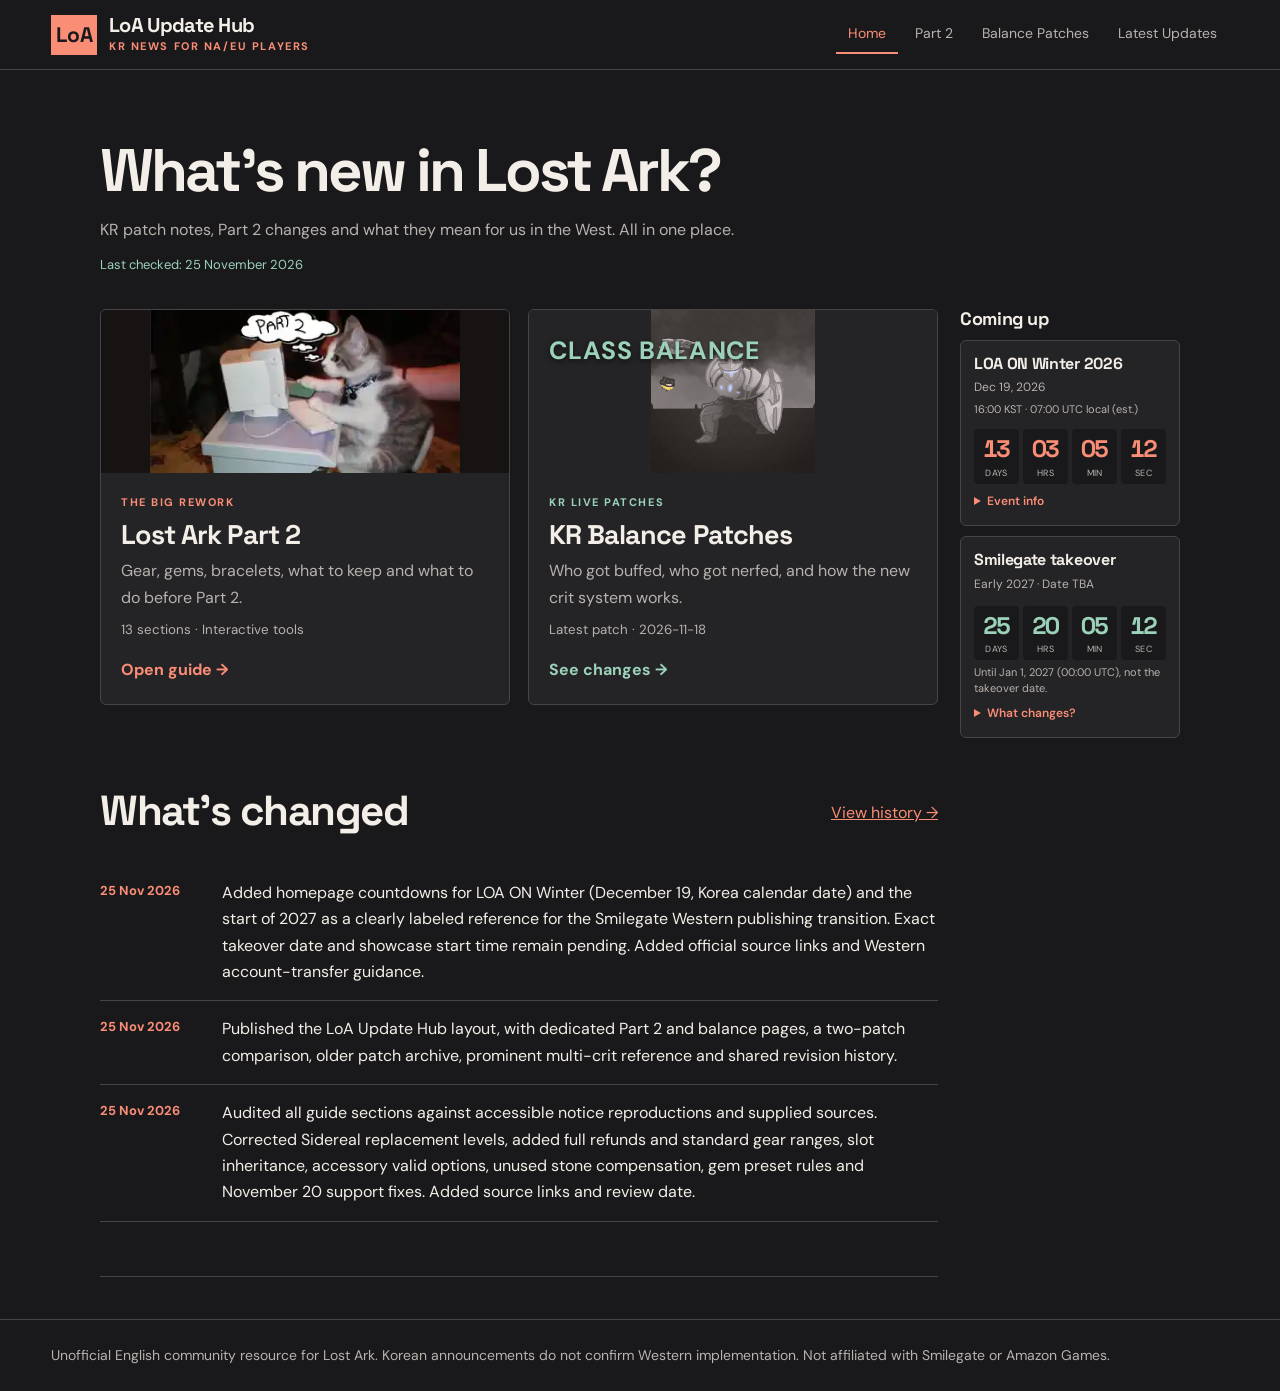
==== index.html @ 23d354d2 "Remove redundant AI disclaimer from index.html" ====
<!doctype html><html lang="en"><head><meta charset="utf-8"><meta name="viewport" content="width=device-width,initial-scale=1"><title>LoA Update Hub</title><meta name="description" content="Unofficial English translations and summaries of Korean Lost Ark developer notes for Western players. Part 2 guide, balance patches and update history."><meta property="og:type" content="website"><meta property="og:site_name" content="LoA Update Hub"><meta property="og:title" content="LoA Update Hub"><meta property="og:description" content="Unofficial English translations and summaries of Korean Lost Ark developer notes for Western players. Part 2 guide, balance patches and update history."><meta name="twitter:card" content="summary"><meta name="twitter:title" content="LoA Update Hub"><meta name="twitter:description" content="Unofficial English translations and summaries of Korean Lost Ark developer notes for Western players. Part 2 guide, balance patches and update history."><meta name="theme-color" content="#fa8d76"><link rel="preconnect" href="https://fonts.googleapis.com"><link rel="preconnect" href="https://fonts.gstatic.com" crossorigin><link href="https://fonts.googleapis.com/css2?family=DM+Sans:wght@400;500;600;700&family=Space+Grotesk:wght@400;500;600;700&display=swap" rel="stylesheet"><link rel="stylesheet" href="./style.css?v=hub1"><script>(function(){var h=location.hash.slice(1);if(!h||h==='top'||h==='latest')return;var route=h==='balance'?'balance/':h==='history'||h==='updates'?'updates/':['overview','equipment','conversion','materials','sidereal','accessories','stones','gems','combat','raids','life','checklist','impact','sources','calculators'].includes(h)?'part-2/':null;if(route)location.replace(route+location.search+(route==='part-2/'?(h==='calculators'?'#conversion':location.hash):''));})();</script><style>
.home-grid{display:grid;grid-template-columns:minmax(0,1fr) 220px;gap:22px;align-items:start}.home-content{min-width:0}.home-content .hub-cards{margin-top:0}.hub-hero{padding:12px 0 24px}.hub-hero h1{font-size:clamp(36px,5vw,60px);max-width:none;letter-spacing:-.05em}.hub-hero p{margin:10px 0}.milestones{min-width:0;align-self:start;position:static;padding:0;margin:0;background:none;border:0;width:auto}.milestones>h2{font-size:18px;margin:0 0 10px;letter-spacing:-.02em}.milestone-grid{display:grid;gap:10px}.milestone{border:1px solid var(--line);background:var(--panel);padding:13px;border-radius:6px;min-width:0}.milestone h3{font-size:16px;margin:0 0 4px;line-height:1.3;letter-spacing:-.02em}.milestone-date{font-size:12px;color:var(--muted);margin:0}.milestone-clock{display:flex;align-items:baseline;gap:7px;margin:8px 0 4px}.milestone-clock strong{font-family:'Space Grotesk',sans-serif;font-size:30px;line-height:1;color:var(--accent);font-variant-numeric:tabular-nums}.milestone-clock span{font-size:11px;line-height:1.35;color:var(--muted)}.milestone-west .milestone-clock strong{color:var(--green)}.milestone details{margin-top:8px;border:0;padding:0;background:none}.milestone summary{cursor:pointer;color:var(--accent);font-size:12px}.milestone details p,.milestone details ul{font-size:12px;line-height:1.5;color:var(--muted);margin:8px 0}.milestone details ul{padding-left:17px}.milestone .event-source a{display:block;margin:3px 0}.milestone .event-status{font-size:11px;line-height:1.4;color:var(--muted);margin:5px 0}.home-content .hub-card-body h2{font-size:clamp(21px,2.2vw,27px)}@media(max-width:850px){.home-grid{grid-template-columns:1fr;gap:18px}.milestone-grid{grid-template-columns:repeat(2,minmax(0,1fr))}.home-content .hub-cards{margin-bottom:22px}}@media(max-width:420px){.milestone-grid{grid-template-columns:1fr}}
.event-time{display:block;color:var(--muted);font-size:11px;margin-top:2px}.live-clock{display:grid;grid-template-columns:repeat(4,minmax(0,1fr));gap:4px;margin:11px 0 5px;align-items:stretch}.live-clock .time-cell{padding:6px 1px 5px;border-radius:4px;background:var(--bg);text-align:center;min-width:0}.live-clock strong{display:block;font-size:clamp(19px,2vw,24px);line-height:1.15;letter-spacing:-.05em;font-variant-numeric:tabular-nums}.live-clock span{display:block;font-size:9px;text-transform:uppercase;letter-spacing:.035em;margin-top:4px}.milestone .event-status[hidden]{display:none}
</style></head><body data-page="home" data-root="./"><header><div class="mast hub-mast"><a class="hub-brand" href="./"><div class="mark" aria-hidden="true">LoA</div><div><div class="brand">LoA Update Hub</div><div class="eyebrow">KR news for NA/EU players</div></div></a><nav class="hub-nav" aria-label="Main navigation"><a href="./" aria-current="page">Home</a><a href="./part-2/">Part 2</a><a href="./balance/">Balance Patches</a><a href="./updates/">Latest Updates</a></nav></div></header><main class="hub-main" id="top"><div class="hub-hero"><h1>What’s new in Lost Ark?</h1><p class="muted">KR patch notes, Part 2 changes and what they mean for us in the West. All in one place.</p><p class="review-line">Last checked: <span id="review-date">Loading…</span></p></div><div class="home-grid"><div class="home-content"><div class="hub-cards"><a class="hub-card" href="part-2/"><div style="aspect-ratio:600/240;width:100%;overflow:hidden;background:#171313"><img src="[data-uri]" alt="Cat using a computer, thinking about Part 2" style="display:block;width:100%;height:100%;object-fit:contain"></div><div class="hub-card-body"><div class="eyebrow">The big rework</div><h2>Lost Ark Part 2</h2><p>Gear, gems, bracelets, what to keep and what to do before Part 2.</p><small id="guide-count">13 sections · Interactive tools</small><span class="card-action">Open guide →</span></div></a><a class="hub-card balance-card" href="balance/"><div style="position:relative;width:100%;aspect-ratio:600/240;background:#242326;overflow:hidden"><img src="./aeromancer.gif?v=1" alt="Animated Aeromancer and armored knight" style="display:block;width:100%;height:100%;object-fit:contain"><span style="position:absolute;top:12%;left:5%;font-size:clamp(14px,2.3vw,25px);font-weight:700;letter-spacing:.025em;color:#9cd2ba;text-shadow:0 2px 5px #111">CLASS BALANCE</span></div><div class="hub-card-body"><div class="eyebrow">KR live patches</div><h2>KR Balance Patches</h2><p>Who got buffed, who got nerfed, and how the new crit system works.</p><small id="patch-date">Patch history · Class filters</small><span class="card-action">See changes →</span></div></a></div><section class="chapter" id="latest"><div class="update-head"><h2>What’s changed</h2><a href="updates/">View history →</a></div><div id="revisions"><p>Loading updates…</p></div></section></div><aside class="milestones" aria-labelledby="milestones-title"><h2 id="milestones-title">Coming up</h2><div class="milestone-grid">
<article class="milestone"><h3>LOA ON Winter 2026</h3><p class="milestone-date"><time datetime="2026-12-19T16:00:00+09:00">Dec 19, 2026</time><span class="event-time" id="winter-local">16:00 KST (estimated)</span></p><div class="milestone-clock live-clock" id="winter-clock" data-target="2026-12-19T16:00:00+09:00" role="timer" aria-label="Time remaining"><div class="time-cell"><strong id="winter-d">--</strong><span>Days</span></div><div class="time-cell"><strong id="winter-h">--</strong><span>Hrs</span></div><div class="time-cell"><strong id="winter-m">--</strong><span>Min</span></div><div class="time-cell"><strong id="winter-s">--</strong><span>Sec</span></div></div><p id="winter-status" class="event-status" hidden></p><details><summary>Event info</summary><p>KINTEX, Ilsan, South Korea. The date is announced; the start time is an estimate based on prior winter events: 2021 at 14:00, 2022 at 15:00, 2023 and 2024 at 16:00, and 2025 at 18:00 (all KST). Using 16:00 KST for now. This is the showcase, not the Part 2 launch.</p><p class="event-source"><a href="https://newsroom.smilegate.com/bbs/board.php?bo_table=inpr&amp;wr_id=247">Smilegate newsroom ↗</a><a href="https://www.inven.co.kr/webzine/news/?news=323100&amp;site=lostark">Broadcast recap ↗</a><a href="https://www.inven.co.kr/board/lostark/4820/5282?iskin=lostark&amp;p=11">2023 event schedule ↗</a><a href="https://www.inven.co.kr/webzine/news/?news=300831">2024 event schedule ↗</a><a href="https://newsroom.smilegate.com/bbs/board.php?bo_table=news&amp;wr_id=2117">2025 official schedule ↗</a><a href="https://www.inven.co.kr/webzine/news/?news=278440">2022 event schedule ↗</a><a href="https://m.inven.co.kr/webzine/wznews.php?idx=266434&amp;l=142930&amp;p=26&amp;site=lostark">2021 event recap ↗</a></p></details></article>
<article class="milestone milestone-west"><h3>Smilegate takeover</h3><p class="milestone-date">Early 2027 · Date TBA</p><div class="milestone-clock live-clock" id="west-clock" data-target="2027-01-01T00:00:00Z" role="timer" aria-label="Time remaining"><div class="time-cell"><strong id="west-d">--</strong><span>Days</span></div><div class="time-cell"><strong id="west-h">--</strong><span>Hrs</span></div><div class="time-cell"><strong id="west-m">--</strong><span>Min</span></div><div class="time-cell"><strong id="west-s">--</strong><span>Sec</span></div></div><p id="west-status" class="event-status" hidden></p><p class="event-status">Until Jan 1, 2027 (00:00 UTC), not the takeover date.</p><details><summary>What changes?</summary><p>Smilegate takes over from Amazon Games. The game continues, with plans to gradually close the KR–West update gap.</p><ul><li>Steam accounts, characters, inventory, progression, entitlements and wallet balances carry over for players who did not opt out.</li><li>First login requires linking Steam and accepting Smilegate's Terms of Service.</li><li>Claim wanted mail attachments before maintenance; mail text and chat history do not transfer.</li><li>Lost Ark Support lists November 10, 2026 as the opt-out deadline.</li></ul><p class="event-source"><a href="https://www.playlostark.com/en-us/news/articles/lost-ark-in-the-west">AGS announcement ↗</a><a href="https://store.onstove.com/newadventure">Smilegate letter ↗</a><a href="https://help.playlostark.com/hc/en-us/articles/53804334641307-Data-Transfer-Opt-Out-Opt-Out-Period-Closed">Opt-out info ↗</a></p></details></article></div></aside></div></main><footer class="hub-footer">Unofficial English community resource for Lost Ark. Korean announcements do not confirm Western implementation. Not affiliated with Smilegate or Amazon Games.</footer><script defer src="./app.js?v=hub1"></script><script>(function(){const ids=['winter','west'];const target=id=>Date.parse(document.getElementById(id+'-clock').dataset.target);const parts=(end,now)=>{const seconds=Math.max(0,Math.ceil((end-now)/1000));return [Math.floor(seconds/86400),Math.floor(seconds%86400/3600),Math.floor(seconds%3600/60),seconds%60]};const pad=n=>String(n).padStart(2,'0');const date=new Date(target('winter'));const fmt=new Intl.DateTimeFormat(undefined,{hour:'2-digit',minute:'2-digit',timeZoneName:'short',hourCycle:'h23'});const local=document.getElementById('winter-local');local.textContent='16:00 KST · '+fmt.format(date)+' local (est.)';local.title=new Intl.DateTimeFormat(undefined,{dateStyle:'full',timeStyle:'short'}).format(date)+' · estimated start';function update(){const now=Date.now();ids.forEach(id=>{const end=target(id),values=parts(end,now);['d','h','m','s'].forEach((unit,i)=>{const el=document.getElementById(id+'-'+unit);const value=pad(values[i]);if(el.textContent!==value)el.textContent=value});const status=document.getElementById(id+'-status');status.hidden=now<end;if(!status.hidden)status.textContent=id==='winter'?'Estimated start time reached; check the official schedule.':'2027 has begun; takeover date still pending.'})}update();setInterval(update,1000);document.addEventListener('visibilitychange',update)})();</script></body></html>
---- style.css ----
:root{color-scheme:dark;--bg:#19191b;--panel:#242326;--raised:#2d2b2e;--ink:#f3eee7;--muted:#b9b2ae;--accent:#fa8d76;--line:#484347;--green:#9cd2ba;--violet:#c1adff}*{box-sizing:border-box}html{scroll-behavior:smooth;scroll-padding-top:100px}body{margin:0;background:var(--bg);color:var(--ink);font:16px/1.65 'DM Sans',system-ui,sans-serif}h1,h2,h3,.brand,.num{font-family:'Space Grotesk',system-ui,sans-serif;line-height:1.15;letter-spacing:-.035em}h1{font-size:clamp(44px,7vw,88px);margin:12px 0;letter-spacing:-.07em}h2{font-size:clamp(27px,3.6vw,42px);margin:8px 0 14px}h3{font-size:21px;margin:0 0 15px}a{color:var(--accent)}header{position:sticky;top:0;z-index:5;background:var(--bg);border-bottom:1px solid var(--line)}.mast{max-width:1440px;margin:auto;padding:14px clamp(18px,4vw,60px);display:flex;align-items:center;gap:14px}.mark{width:40px;height:40px;background:var(--accent);color:var(--bg);display:grid;place-items:center;font:700 29px 'Space Grotesk',sans-serif}.brand{font-size:20px;font-weight:700}.eyebrow{font-size:11px;font-weight:700;text-transform:uppercase;letter-spacing:.14em;color:var(--accent)}.muted,small{color:var(--muted)}.source{margin-left:auto;font-size:13px}.layout{max-width:1440px;margin:auto;display:grid;grid-template-columns:230px minmax(0,1fr);gap:48px;padding:36px clamp(18px,4vw,60px)}aside{position:sticky;top:100px;align-self:start;max-height:calc(100vh - 120px);overflow:auto;padding-right:8px}nav a{display:block;color:var(--muted);font-size:14px;line-height:1.4;padding:9px 10px;text-decoration:none;border-left:2px solid transparent}nav a:hover,nav a:focus-visible{color:var(--accent);background:var(--panel);border-left-color:var(--accent)}input,select{font:inherit;color:var(--ink);background:var(--bg);border:1px solid var(--line);padding:12px;border-radius:5px;width:100%}input[type=search]{margin:10px 0}input[type=checkbox]{width:auto;accent-color:var(--accent)}:focus-visible{outline:2px solid var(--accent);outline-offset:3px}.hero{padding:14px 0 24px}.stats{display:grid;grid-template-columns:repeat(3,minmax(0,1fr));gap:12px;margin:24px 0}.stat,.metric,.visual,.node{background:var(--panel);border:1px solid var(--line);padding:18px}.num{font-size:clamp(25px,4vw,42px);font-weight:700;color:var(--accent)}.stat .num{display:block}.notice{border-left:3px solid var(--accent);padding:12px 16px;background:var(--panel);font-size:14px}.chapter{border-bottom:1px solid var(--line);padding:38px 0}.chapter p{max-width:82ch}.visual{margin:22px 0 0;padding:clamp(14px,3vw,25px);border-radius:5px}.visual small{display:block;margin-top:12px}.tablewrap{overflow-x:auto;margin:18px 0 0}table{width:100%;border-collapse:collapse;text-align:left;font-size:15px}th,td{padding:12px 10px;vertical-align:top;border-bottom:1px solid var(--line)}th{color:var(--muted);font-size:12px;letter-spacing:.05em;text-transform:uppercase}td:last-child{color:#f5b3a4}.subtable{margin-top:25px}.grid2,.grid3,.grid4{display:grid;gap:10px}.grid2{grid-template-columns:repeat(2,minmax(0,1fr))}.grid3{grid-template-columns:repeat(3,minmax(0,1fr))}.grid4{grid-template-columns:repeat(4,minmax(0,1fr))}.node{padding:12px;text-align:center;background:var(--bg);border-radius:5px;min-width:0}.node strong{display:block;color:var(--ink)}.node .num{font-size:24px}.arrow{font-size:24px;text-align:center;color:var(--accent);line-height:1.5}.equipment{display:grid;grid-template-columns:1fr minmax(50px,130px) 1fr;gap:12px;align-items:center}.slot{border:1px solid var(--line);padding:8px;margin:6px 0;background:var(--bg);border-radius:4px;font-size:14px}.slot.new{border-color:var(--accent);color:var(--accent)}.equipment svg{width:100%;height:auto}.chartrow{display:grid;grid-template-columns:92px 1fr 50px;gap:10px;align-items:center;margin:10px 0;font-variant-numeric:tabular-nums}.track{height:12px;background:var(--bg);border:1px solid var(--line);border-radius:3px;overflow:hidden}.fill{height:100%;background:var(--accent)}.metric{padding:12px;background:var(--bg);border-radius:4px}.metric small{margin:0}.metric .num{font-size:clamp(22px,3vw,32px)}.metrics{margin:14px 0}.stone-row{display:grid;grid-template-columns:110px repeat(5,minmax(0,1fr));gap:5px;align-items:center;margin:8px 0;font-size:13px}.stone{padding:8px 2px;background:var(--bg);text-align:center;border:1px solid var(--line);border-radius:4px;font-weight:700}.stone.active{background:#335044;color:#d6f5e4;border-color:#527566}.stone.partial{background:#514348;color:#ffd0c5;border-color:#805c59}.gem-icon{font-size:23px;color:var(--violet);letter-spacing:3px}.bound{color:var(--muted)}.task{display:flex;gap:12px;align-items:flex-start;padding:11px 0;border-bottom:1px solid var(--line)}.task input{margin-top:7px}.task:has(input:checked) span{color:var(--muted);text-decoration:line-through}.history p{padding:10px 0;border-bottom:1px solid var(--line)}footer{max-width:1440px;margin:auto;padding:24px clamp(18px,4vw,60px);font-size:14px;color:var(--muted)}details summary{cursor:pointer;color:var(--accent);font-weight:600}[hidden]{display:none!important}@media(max-width:850px){.layout{grid-template-columns:1fr;gap:20px}aside{position:static;max-height:none}nav{display:grid;grid-template-columns:1fr 1fr}.hero{padding-top:0}.source{display:none}}@media(max-width:500px){.stats{gap:5px}.stat{padding:10px}.stat .num{font-size:23px}.grid4{grid-template-columns:repeat(2,minmax(0,1fr))}.grid3{grid-template-columns:repeat(2,minmax(0,1fr))}.equipment{gap:5px}.slot{padding:5px;font-size:12px}.stone-row{grid-template-columns:85px repeat(5,minmax(0,1fr));gap:3px;font-size:12px}.chartrow{grid-template-columns:70px 1fr 40px}.chapter{padding:28px 0}th,td{padding:8px;font-size:13px}}
@media(max-width:500px){.brand{font-size:16px}.mast .eyebrow{font-size:10px;letter-spacing:.08em}.mark{flex-shrink:0}}
.update-note{border:1px solid var(--line);border-left:3px solid var(--green);background:var(--panel);padding:14px 18px;margin:20px 0}.update-note .eyebrow{color:var(--green)}.update-note p{margin:5px 0 0;color:var(--ink);font-size:14px}
.chapter > h3{margin-top:24px}#balance-filter{margin:8px 0 12px;max-width:320px}
.balance-tabs{display:flex;flex-wrap:wrap;gap:8px;margin:18px 0}.balance-tabs button{font:inherit;font-size:14px;padding:10px 14px;background:var(--panel);color:var(--ink);border:1px solid var(--line);border-radius:4px;cursor:pointer}.balance-tabs button.active{color:var(--bg);background:var(--accent);border-color:var(--accent);font-weight:700}.balance-filters{display:grid;grid-template-columns:repeat(2,minmax(0,1fr));gap:12px;margin:12px 0 20px}.balance-filters select{margin-top:5px}#balance .tablewrap{max-width:100%}#balance .tablewrap table{min-width:540px}#balance h3{margin-top:18px}
.balance-legend{display:flex;flex-wrap:wrap;gap:8px;margin:12px 0}.balance-label{display:inline-block;font-weight:700;font-size:13px;line-height:1.4;padding:3px 7px;border-radius:4px;background:var(--raised);color:var(--muted);white-space:normal}.balance-label.buff{color:#b5ead0;background:#293e34}.balance-label.nerf{color:#ffb4a5;background:#482e30}.balance-label.mixed{color:#d8c8ff;background:#3b334d}.balance-label.unknown{color:var(--muted);background:transparent}.cumulative-table{min-width:560px!important}.cumulative-table td{min-width:116px}.cumulative-table td small{display:block;margin-top:5px;font-size:12px;line-height:1.45}.cumulative-table td:nth-child(n+3){width:32%;min-width:150px}
.task-copy{display:block;flex:1}.task-copy strong{display:block;font-weight:700;margin-bottom:3px}.task-detail{display:block;font-size:14px;color:var(--muted);line-height:1.6}.source-note{font-size:13px;color:var(--muted)}


/* Hub layout */
.hub-mast{flex-wrap:wrap;gap:12px}.hub-brand{display:flex;align-items:center;gap:12px;text-decoration:none;color:var(--ink)}.hub-brand .mark{width:46px;flex-shrink:0;font-size:21px}.hub-nav{display:flex;flex-wrap:wrap;gap:5px;margin-left:auto;align-items:center}.hub-nav a{border:0;border-bottom:2px solid transparent;border-radius:0;padding:9px 12px;font-size:14px}.hub-nav a[aria-current=page]{color:var(--accent);border-bottom-color:var(--accent)}.hub-main{max-width:1200px;margin:auto;padding:42px clamp(18px,5vw,60px)}.hub-hero{padding:18px 0 30px}.hub-hero h1{font-size:clamp(40px,6.5vw,76px);max-width:16ch}.hub-hero p{max-width:75ch}.review-line{color:var(--green);font-size:13px}.hub-cards{display:grid;grid-template-columns:repeat(2,minmax(0,1fr));gap:18px;margin:12px 0 36px}.hub-card{display:flex;flex-direction:column;background:var(--panel);border:1px solid var(--line);border-radius:6px;overflow:hidden;color:var(--ink);text-decoration:none;transition:border-color .15s,transform .15s}.hub-card:hover{border-color:var(--accent);transform:translateY(-2px)}.hub-card.balance-card:hover{border-color:var(--green)}.hub-card svg{width:100%;height:auto;display:block}.hub-card-body{padding:20px;display:flex;flex:1;flex-direction:column;gap:8px}.hub-card-body h2{font-size:27px;margin:0}.hub-card-body p{margin:0;color:var(--muted)}.hub-card-body .card-action{margin-top:auto;padding-top:8px;color:var(--accent);font-weight:700}.balance-card .eyebrow,.balance-card .card-action{color:var(--green)}.update-head{display:flex;align-items:center;justify-content:space-between;gap:12px}.update-list{padding:0;list-style:none}.update-list li{border-bottom:1px solid var(--line);padding:15px 0;display:grid;grid-template-columns:110px 1fr;gap:12px}.update-list time{color:var(--accent);font-size:13px;font-weight:700}.page-intro{max-width:78ch;color:var(--muted)}.hub-main .chapter:first-child{padding-top:0}.hub-main #balance>h2{font-size:clamp(36px,5vw,64px)}.hub-main #balance .balance-tabs{margin-top:26px}.hub-main .balance-tabs button{flex:0 1 auto}.hub-main .balance-filters{max-width:700px}.hub-main #balance .tablewrap{overflow-x:auto}.hub-main #balance .tablewrap table{min-width:580px}.hub-main .tablewrap td{overflow-wrap:break-word}.hub-footer{border-top:1px solid var(--line)}@media(max-width:850px){.hub-nav{margin-left:0;width:100%;display:flex}.hub-nav a{padding:7px 10px}.hub-main{padding-top:24px}.hub-mast{padding-top:10px;padding-bottom:8px}html{scroll-padding-top:145px}.layout aside{top:150px}}@media(max-width:600px){.hub-cards{grid-template-columns:1fr}.hub-main{padding:22px 18px}.hub-nav{gap:1px}.hub-nav a{font-size:12px;padding:7px 8px}.update-list li{grid-template-columns:85px 1fr;gap:8px}.hub-card-body{padding:16px}.hub-brand .brand{font-size:18px}.hub-brand .eyebrow{font-size:10px}.hub-main #balance .balance-filters{grid-template-columns:1fr 1fr}}@media(prefers-reduced-motion:reduce){html{scroll-behavior:auto}.hub-card{transition:none}.hub-card:hover{transform:none}}
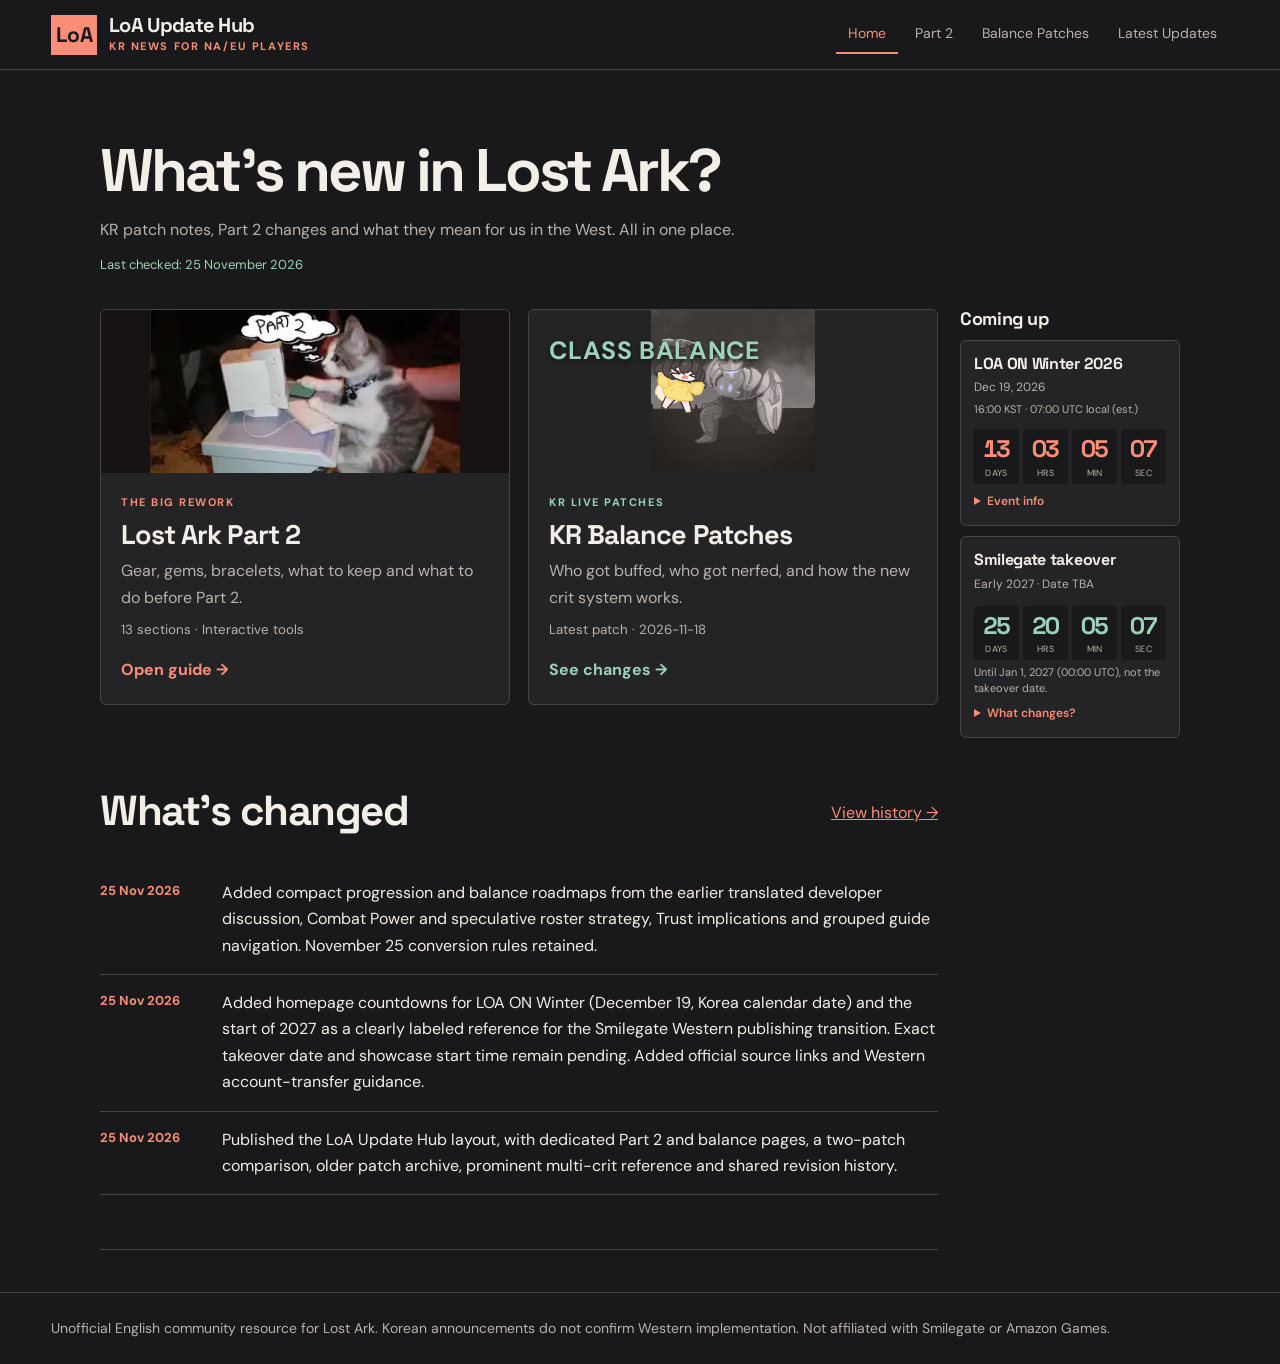
==== commit 12c75da9: "Request fresh CSS and JavaScript on every visit to index.html" ====
--- a/index.html
+++ b/index.html
@@ -1,6 +1,6 @@
-<!doctype html><html lang="en"><head><meta charset="utf-8"><meta name="viewport" content="width=device-width,initial-scale=1"><title>LoA Update Hub</title><meta name="description" content="Unofficial English translations and summaries of Korean Lost Ark developer notes for Western players. Part 2 guide, balance patches and update history."><meta property="og:type" content="website"><meta property="og:site_name" content="LoA Update Hub"><meta property="og:title" content="LoA Update Hub"><meta property="og:description" content="Unofficial English translations and summaries of Korean Lost Ark developer notes for Western players. Part 2 guide, balance patches and update history."><meta name="twitter:card" content="summary"><meta name="twitter:title" content="LoA Update Hub"><meta name="twitter:description" content="Unofficial English translations and summaries of Korean Lost Ark developer notes for Western players. Part 2 guide, balance patches and update history."><meta name="theme-color" content="#fa8d76"><link rel="preconnect" href="https://fonts.googleapis.com"><link rel="preconnect" href="https://fonts.gstatic.com" crossorigin><link href="https://fonts.googleapis.com/css2?family=DM+Sans:wght@400;500;600;700&family=Space+Grotesk:wght@400;500;600;700&display=swap" rel="stylesheet"><link rel="stylesheet" href="./style.css?v=hub1"><script>(function(){var h=location.hash.slice(1);if(!h||h==='top'||h==='latest')return;var route=h==='balance'?'balance/':h==='history'||h==='updates'?'updates/':['overview','equipment','conversion','materials','sidereal','accessories','stones','gems','combat','raids','life','checklist','impact','sources','calculators'].includes(h)?'part-2/':null;if(route)location.replace(route+location.search+(route==='part-2/'?(h==='calculators'?'#conversion':location.hash):''));})();</script><style>
+<!doctype html><html lang="en"><head><meta charset="utf-8"><meta name="viewport" content="width=device-width,initial-scale=1"><title>LoA Update Hub</title><meta name="description" content="Unofficial English translations and summaries of Korean Lost Ark developer notes for Western players. Part 2 guide, balance patches and update history."><meta property="og:type" content="website"><meta property="og:site_name" content="LoA Update Hub"><meta property="og:title" content="LoA Update Hub"><meta property="og:description" content="Unofficial English translations and summaries of Korean Lost Ark developer notes for Western players. Part 2 guide, balance patches and update history."><meta name="twitter:card" content="summary"><meta name="twitter:title" content="LoA Update Hub"><meta name="twitter:description" content="Unofficial English translations and summaries of Korean Lost Ark developer notes for Western players. Part 2 guide, balance patches and update history."><meta name="theme-color" content="#fa8d76"><link rel="preconnect" href="https://fonts.googleapis.com"><link rel="preconnect" href="https://fonts.gstatic.com" crossorigin><link href="https://fonts.googleapis.com/css2?family=DM+Sans:wght@400;500;600;700&family=Space+Grotesk:wght@400;500;600;700&display=swap" rel="stylesheet"><script>(function(){window.loaAssetVersion=Date.now().toString(36);const link=document.createElement('link');link.rel='stylesheet';link.href='./style.css?v='+window.loaAssetVersion;document.head.appendChild(link)})();</script><noscript><link rel="stylesheet" href="./style.css?v=20261125"></noscript><script>(function(){var h=location.hash.slice(1);if(!h||h==='top'||h==='latest')return;var route=h==='balance'?'balance/':h==='history'||h==='updates'?'updates/':['overview','equipment','conversion','materials','sidereal','accessories','stones','gems','combat','raids','life','checklist','impact','sources','calculators'].includes(h)?'part-2/':null;if(route)location.replace(route+location.search+(route==='part-2/'?(h==='calculators'?'#conversion':location.hash):''));})();</script><style>
 .home-grid{display:grid;grid-template-columns:minmax(0,1fr) 220px;gap:22px;align-items:start}.home-content{min-width:0}.home-content .hub-cards{margin-top:0}.hub-hero{padding:12px 0 24px}.hub-hero h1{font-size:clamp(36px,5vw,60px);max-width:none;letter-spacing:-.05em}.hub-hero p{margin:10px 0}.milestones{min-width:0;align-self:start;position:static;padding:0;margin:0;background:none;border:0;width:auto}.milestones>h2{font-size:18px;margin:0 0 10px;letter-spacing:-.02em}.milestone-grid{display:grid;gap:10px}.milestone{border:1px solid var(--line);background:var(--panel);padding:13px;border-radius:6px;min-width:0}.milestone h3{font-size:16px;margin:0 0 4px;line-height:1.3;letter-spacing:-.02em}.milestone-date{font-size:12px;color:var(--muted);margin:0}.milestone-clock{display:flex;align-items:baseline;gap:7px;margin:8px 0 4px}.milestone-clock strong{font-family:'Space Grotesk',sans-serif;font-size:30px;line-height:1;color:var(--accent);font-variant-numeric:tabular-nums}.milestone-clock span{font-size:11px;line-height:1.35;color:var(--muted)}.milestone-west .milestone-clock strong{color:var(--green)}.milestone details{margin-top:8px;border:0;padding:0;background:none}.milestone summary{cursor:pointer;color:var(--accent);font-size:12px}.milestone details p,.milestone details ul{font-size:12px;line-height:1.5;color:var(--muted);margin:8px 0}.milestone details ul{padding-left:17px}.milestone .event-source a{display:block;margin:3px 0}.milestone .event-status{font-size:11px;line-height:1.4;color:var(--muted);margin:5px 0}.home-content .hub-card-body h2{font-size:clamp(21px,2.2vw,27px)}@media(max-width:850px){.home-grid{grid-template-columns:1fr;gap:18px}.milestone-grid{grid-template-columns:repeat(2,minmax(0,1fr))}.home-content .hub-cards{margin-bottom:22px}}@media(max-width:420px){.milestone-grid{grid-template-columns:1fr}}
 .event-time{display:block;color:var(--muted);font-size:11px;margin-top:2px}.live-clock{display:grid;grid-template-columns:repeat(4,minmax(0,1fr));gap:4px;margin:11px 0 5px;align-items:stretch}.live-clock .time-cell{padding:6px 1px 5px;border-radius:4px;background:var(--bg);text-align:center;min-width:0}.live-clock strong{display:block;font-size:clamp(19px,2vw,24px);line-height:1.15;letter-spacing:-.05em;font-variant-numeric:tabular-nums}.live-clock span{display:block;font-size:9px;text-transform:uppercase;letter-spacing:.035em;margin-top:4px}.milestone .event-status[hidden]{display:none}
 </style></head><body data-page="home" data-root="./"><header><div class="mast hub-mast"><a class="hub-brand" href="./"><div class="mark" aria-hidden="true">LoA</div><div><div class="brand">LoA Update Hub</div><div class="eyebrow">KR news for NA/EU players</div></div></a><nav class="hub-nav" aria-label="Main navigation"><a href="./" aria-current="page">Home</a><a href="./part-2/">Part 2</a><a href="./balance/">Balance Patches</a><a href="./updates/">Latest Updates</a></nav></div></header><main class="hub-main" id="top"><div class="hub-hero"><h1>What’s new in Lost Ark?</h1><p class="muted">KR patch notes, Part 2 changes and what they mean for us in the West. All in one place.</p><p class="review-line">Last checked: <span id="review-date">Loading…</span></p></div><div class="home-grid"><div class="home-content"><div class="hub-cards"><a class="hub-card" href="part-2/"><div style="aspect-ratio:600/240;width:100%;overflow:hidden;background:#171313"><img src="[data-uri]" alt="Cat using a computer, thinking about Part 2" style="display:block;width:100%;height:100%;object-fit:contain"></div><div class="hub-card-body"><div class="eyebrow">The big rework</div><h2>Lost Ark Part 2</h2><p>Gear, gems, bracelets, what to keep and what to do before Part 2.</p><small id="guide-count">13 sections · Interactive tools</small><span class="card-action">Open guide →</span></div></a><a class="hub-card balance-card" href="balance/"><div style="position:relative;width:100%;aspect-ratio:600/240;background:#242326;overflow:hidden"><img src="./aeromancer.gif?v=1" alt="Animated Aeromancer and armored knight" style="display:block;width:100%;height:100%;object-fit:contain"><span style="position:absolute;top:12%;left:5%;font-size:clamp(14px,2.3vw,25px);font-weight:700;letter-spacing:.025em;color:#9cd2ba;text-shadow:0 2px 5px #111">CLASS BALANCE</span></div><div class="hub-card-body"><div class="eyebrow">KR live patches</div><h2>KR Balance Patches</h2><p>Who got buffed, who got nerfed, and how the new crit system works.</p><small id="patch-date">Patch history · Class filters</small><span class="card-action">See changes →</span></div></a></div><section class="chapter" id="latest"><div class="update-head"><h2>What’s changed</h2><a href="updates/">View history →</a></div><div id="revisions"><p>Loading updates…</p></div></section></div><aside class="milestones" aria-labelledby="milestones-title"><h2 id="milestones-title">Coming up</h2><div class="milestone-grid">
 <article class="milestone"><h3>LOA ON Winter 2026</h3><p class="milestone-date"><time datetime="2026-12-19T16:00:00+09:00">Dec 19, 2026</time><span class="event-time" id="winter-local">16:00 KST (estimated)</span></p><div class="milestone-clock live-clock" id="winter-clock" data-target="2026-12-19T16:00:00+09:00" role="timer" aria-label="Time remaining"><div class="time-cell"><strong id="winter-d">--</strong><span>Days</span></div><div class="time-cell"><strong id="winter-h">--</strong><span>Hrs</span></div><div class="time-cell"><strong id="winter-m">--</strong><span>Min</span></div><div class="time-cell"><strong id="winter-s">--</strong><span>Sec</span></div></div><p id="winter-status" class="event-status" hidden></p><details><summary>Event info</summary><p>KINTEX, Ilsan, South Korea. The date is announced; the start time is an estimate based on prior winter events: 2021 at 14:00, 2022 at 15:00, 2023 and 2024 at 16:00, and 2025 at 18:00 (all KST). Using 16:00 KST for now. This is the showcase, not the Part 2 launch.</p><p class="event-source"><a href="https://newsroom.smilegate.com/bbs/board.php?bo_table=inpr&amp;wr_id=247">Smilegate newsroom ↗</a><a href="https://www.inven.co.kr/webzine/news/?news=323100&amp;site=lostark">Broadcast recap ↗</a><a href="https://www.inven.co.kr/board/lostark/4820/5282?iskin=lostark&amp;p=11">2023 event schedule ↗</a><a href="https://www.inven.co.kr/webzine/news/?news=300831">2024 event schedule ↗</a><a href="https://newsroom.smilegate.com/bbs/board.php?bo_table=news&amp;wr_id=2117">2025 official schedule ↗</a><a href="https://www.inven.co.kr/webzine/news/?news=278440">2022 event schedule ↗</a><a href="https://m.inven.co.kr/webzine/wznews.php?idx=266434&amp;l=142930&amp;p=26&amp;site=lostark">2021 event recap ↗</a></p></details></article>
-<article class="milestone milestone-west"><h3>Smilegate takeover</h3><p class="milestone-date">Early 2027 · Date TBA</p><div class="milestone-clock live-clock" id="west-clock" data-target="2027-01-01T00:00:00Z" role="timer" aria-label="Time remaining"><div class="time-cell"><strong id="west-d">--</strong><span>Days</span></div><div class="time-cell"><strong id="west-h">--</strong><span>Hrs</span></div><div class="time-cell"><strong id="west-m">--</strong><span>Min</span></div><div class="time-cell"><strong id="west-s">--</strong><span>Sec</span></div></div><p id="west-status" class="event-status" hidden></p><p class="event-status">Until Jan 1, 2027 (00:00 UTC), not the takeover date.</p><details><summary>What changes?</summary><p>Smilegate takes over from Amazon Games. The game continues, with plans to gradually close the KR–West update gap.</p><ul><li>Steam accounts, characters, inventory, progression, entitlements and wallet balances carry over for players who did not opt out.</li><li>First login requires linking Steam and accepting Smilegate's Terms of Service.</li><li>Claim wanted mail attachments before maintenance; mail text and chat history do not transfer.</li><li>Lost Ark Support lists November 10, 2026 as the opt-out deadline.</li></ul><p class="event-source"><a href="https://www.playlostark.com/en-us/news/articles/lost-ark-in-the-west">AGS announcement ↗</a><a href="https://store.onstove.com/newadventure">Smilegate letter ↗</a><a href="https://help.playlostark.com/hc/en-us/articles/53804334641307-Data-Transfer-Opt-Out-Opt-Out-Period-Closed">Opt-out info ↗</a></p></details></article></div></aside></div></main><footer class="hub-footer">Unofficial English community resource for Lost Ark. Korean announcements do not confirm Western implementation. Not affiliated with Smilegate or Amazon Games.</footer><script defer src="./app.js?v=hub1"></script><script>(function(){const ids=['winter','west'];const target=id=>Date.parse(document.getElementById(id+'-clock').dataset.target);const parts=(end,now)=>{const seconds=Math.max(0,Math.ceil((end-now)/1000));return [Math.floor(seconds/86400),Math.floor(seconds%86400/3600),Math.floor(seconds%3600/60),seconds%60]};const pad=n=>String(n).padStart(2,'0');const date=new Date(target('winter'));const fmt=new Intl.DateTimeFormat(undefined,{hour:'2-digit',minute:'2-digit',timeZoneName:'short',hourCycle:'h23'});const local=document.getElementById('winter-local');local.textContent='16:00 KST · '+fmt.format(date)+' local (est.)';local.title=new Intl.DateTimeFormat(undefined,{dateStyle:'full',timeStyle:'short'}).format(date)+' · estimated start';function update(){const now=Date.now();ids.forEach(id=>{const end=target(id),values=parts(end,now);['d','h','m','s'].forEach((unit,i)=>{const el=document.getElementById(id+'-'+unit);const value=pad(values[i]);if(el.textContent!==value)el.textContent=value});const status=document.getElementById(id+'-status');status.hidden=now<end;if(!status.hidden)status.textContent=id==='winter'?'Estimated start time reached; check the official schedule.':'2027 has begun; takeover date still pending.'})}update();setInterval(update,1000);document.addEventListener('visibilitychange',update)})();</script></body></html>+<article class="milestone milestone-west"><h3>Smilegate takeover</h3><p class="milestone-date">Early 2027 · Date TBA</p><div class="milestone-clock live-clock" id="west-clock" data-target="2027-01-01T00:00:00Z" role="timer" aria-label="Time remaining"><div class="time-cell"><strong id="west-d">--</strong><span>Days</span></div><div class="time-cell"><strong id="west-h">--</strong><span>Hrs</span></div><div class="time-cell"><strong id="west-m">--</strong><span>Min</span></div><div class="time-cell"><strong id="west-s">--</strong><span>Sec</span></div></div><p id="west-status" class="event-status" hidden></p><p class="event-status">Until Jan 1, 2027 (00:00 UTC), not the takeover date.</p><details><summary>What changes?</summary><p>Smilegate takes over from Amazon Games. The game continues, with plans to gradually close the KR–West update gap.</p><ul><li>Steam accounts, characters, inventory, progression, entitlements and wallet balances carry over for players who did not opt out.</li><li>First login requires linking Steam and accepting Smilegate's Terms of Service.</li><li>Claim wanted mail attachments before maintenance; mail text and chat history do not transfer.</li><li>Lost Ark Support lists November 10, 2026 as the opt-out deadline.</li></ul><p class="event-source"><a href="https://www.playlostark.com/en-us/news/articles/lost-ark-in-the-west">AGS announcement ↗</a><a href="https://store.onstove.com/newadventure">Smilegate letter ↗</a><a href="https://help.playlostark.com/hc/en-us/articles/53804334641307-Data-Transfer-Opt-Out-Opt-Out-Period-Closed">Opt-out info ↗</a></p></details></article></div></aside></div></main><footer class="hub-footer">Unofficial English community resource for Lost Ark. Korean announcements do not confirm Western implementation. Not affiliated with Smilegate or Amazon Games.</footer><script>(function(){const script=document.createElement('script');script.src='./app.js?v='+(window.loaAssetVersion||Date.now().toString(36));script.async=false;script.onerror=function(){const target=document.getElementById('notes')||document.getElementById('revisions');if(target)target.textContent='Could not load the latest guide. Please try reloading the page.'};document.body.appendChild(script)})();</script><script>(function(){const ids=['winter','west'];const target=id=>Date.parse(document.getElementById(id+'-clock').dataset.target);const parts=(end,now)=>{const seconds=Math.max(0,Math.ceil((end-now)/1000));return [Math.floor(seconds/86400),Math.floor(seconds%86400/3600),Math.floor(seconds%3600/60),seconds%60]};const pad=n=>String(n).padStart(2,'0');const date=new Date(target('winter'));const fmt=new Intl.DateTimeFormat(undefined,{hour:'2-digit',minute:'2-digit',timeZoneName:'short',hourCycle:'h23'});const local=document.getElementById('winter-local');local.textContent='16:00 KST · '+fmt.format(date)+' local (est.)';local.title=new Intl.DateTimeFormat(undefined,{dateStyle:'full',timeStyle:'short'}).format(date)+' · estimated start';function update(){const now=Date.now();ids.forEach(id=>{const end=target(id),values=parts(end,now);['d','h','m','s'].forEach((unit,i)=>{const el=document.getElementById(id+'-'+unit);const value=pad(values[i]);if(el.textContent!==value)el.textContent=value});const status=document.getElementById(id+'-status');status.hidden=now<end;if(!status.hidden)status.textContent=id==='winter'?'Estimated start time reached; check the official schedule.':'2027 has begun; takeover date still pending.'})}update();setInterval(update,1000);document.addEventListener('visibilitychange',update)})();</script></body></html>
--- a/style.css
+++ b/style.css
@@ -10,3 +10,6 @@
 
 /* Hub layout */
 .hub-mast{flex-wrap:wrap;gap:12px}.hub-brand{display:flex;align-items:center;gap:12px;text-decoration:none;color:var(--ink)}.hub-brand .mark{width:46px;flex-shrink:0;font-size:21px}.hub-nav{display:flex;flex-wrap:wrap;gap:5px;margin-left:auto;align-items:center}.hub-nav a{border:0;border-bottom:2px solid transparent;border-radius:0;padding:9px 12px;font-size:14px}.hub-nav a[aria-current=page]{color:var(--accent);border-bottom-color:var(--accent)}.hub-main{max-width:1200px;margin:auto;padding:42px clamp(18px,5vw,60px)}.hub-hero{padding:18px 0 30px}.hub-hero h1{font-size:clamp(40px,6.5vw,76px);max-width:16ch}.hub-hero p{max-width:75ch}.review-line{color:var(--green);font-size:13px}.hub-cards{display:grid;grid-template-columns:repeat(2,minmax(0,1fr));gap:18px;margin:12px 0 36px}.hub-card{display:flex;flex-direction:column;background:var(--panel);border:1px solid var(--line);border-radius:6px;overflow:hidden;color:var(--ink);text-decoration:none;transition:border-color .15s,transform .15s}.hub-card:hover{border-color:var(--accent);transform:translateY(-2px)}.hub-card.balance-card:hover{border-color:var(--green)}.hub-card svg{width:100%;height:auto;display:block}.hub-card-body{padding:20px;display:flex;flex:1;flex-direction:column;gap:8px}.hub-card-body h2{font-size:27px;margin:0}.hub-card-body p{margin:0;color:var(--muted)}.hub-card-body .card-action{margin-top:auto;padding-top:8px;color:var(--accent);font-weight:700}.balance-card .eyebrow,.balance-card .card-action{color:var(--green)}.update-head{display:flex;align-items:center;justify-content:space-between;gap:12px}.update-list{padding:0;list-style:none}.update-list li{border-bottom:1px solid var(--line);padding:15px 0;display:grid;grid-template-columns:110px 1fr;gap:12px}.update-list time{color:var(--accent);font-size:13px;font-weight:700}.page-intro{max-width:78ch;color:var(--muted)}.hub-main .chapter:first-child{padding-top:0}.hub-main #balance>h2{font-size:clamp(36px,5vw,64px)}.hub-main #balance .balance-tabs{margin-top:26px}.hub-main .balance-tabs button{flex:0 1 auto}.hub-main .balance-filters{max-width:700px}.hub-main #balance .tablewrap{overflow-x:auto}.hub-main #balance .tablewrap table{min-width:580px}.hub-main .tablewrap td{overflow-wrap:break-word}.hub-footer{border-top:1px solid var(--line)}@media(max-width:850px){.hub-nav{margin-left:0;width:100%;display:flex}.hub-nav a{padding:7px 10px}.hub-main{padding-top:24px}.hub-mast{padding-top:10px;padding-bottom:8px}html{scroll-padding-top:145px}.layout aside{top:150px}}@media(max-width:600px){.hub-cards{grid-template-columns:1fr}.hub-main{padding:22px 18px}.hub-nav{gap:1px}.hub-nav a{font-size:12px;padding:7px 8px}.update-list li{grid-template-columns:85px 1fr;gap:8px}.hub-card-body{padding:16px}.hub-brand .brand{font-size:18px}.hub-brand .eyebrow{font-size:10px}.hub-main #balance .balance-filters{grid-template-columns:1fr 1fr}}@media(prefers-reduced-motion:reduce){html{scroll-behavior:auto}.hub-card{transition:none}.hub-card:hover{transform:none}}
+
+/* Compact early-roadmap visuals and grouped guide navigation */
+#nav .nav-group{margin:8px 0 15px;display:flex;flex-direction:column;gap:2px}#nav .nav-group[hidden],#nav a[hidden]{display:none!important}#nav .nav-group-title{display:block;color:var(--accent);font-size:10px;font-weight:700;letter-spacing:.085em;text-transform:uppercase;padding:6px 8px}#nav .nav-group a{font-size:13px;line-height:1.4;padding:5px 8px}.early-visual{margin:20px 0}.early-grid{display:grid;gap:10px;grid-template-columns:repeat(2,minmax(0,1fr));margin:10px 0}.early-grid-3{grid-template-columns:repeat(3,minmax(0,1fr))}.early-card{background:var(--bg);border:1px solid var(--line);border-top:2px solid var(--accent);border-radius:5px;padding:12px;min-width:0;display:flex;flex-direction:column;gap:6px}.early-color-0{border-top-color:var(--green)}.early-color-2{border-top-color:var(--violet)}.early-card>strong{font-size:15px;line-height:1.3}.early-subtitle{font-size:13px;color:var(--green);font-weight:600}.early-detail,.early-card small{font-size:12px;line-height:1.55;color:var(--muted)}.early-visual>small{font-size:11px;line-height:1.5}.early-visual h4{margin:15px 0 5px;font-size:14px}.season-slots{display:grid;grid-template-columns:repeat(8,minmax(0,1fr));gap:3px}.season-slots span,.early-ranks span{background:var(--raised);text-align:center;color:var(--accent);font-size:13px;border-radius:3px;padding:3px 0}.early-color-0 .season-slots span{color:var(--green)}.early-ranks{display:grid;grid-template-columns:repeat(7,minmax(0,1fr));gap:4px;margin:10px 0}.early-ranks span{color:var(--green);font-weight:700}.early-details{margin:12px 0;padding:10px;border:1px solid var(--line);border-radius:5px}.early-details summary{font-size:13px;cursor:pointer;color:var(--accent)}.early-details p{font-size:12px;margin:8px 0;color:var(--muted)}@media(max-width:720px){.early-grid-3{grid-template-columns:1fr}}@media(max-width:420px){.early-grid-2{grid-template-columns:1fr}}
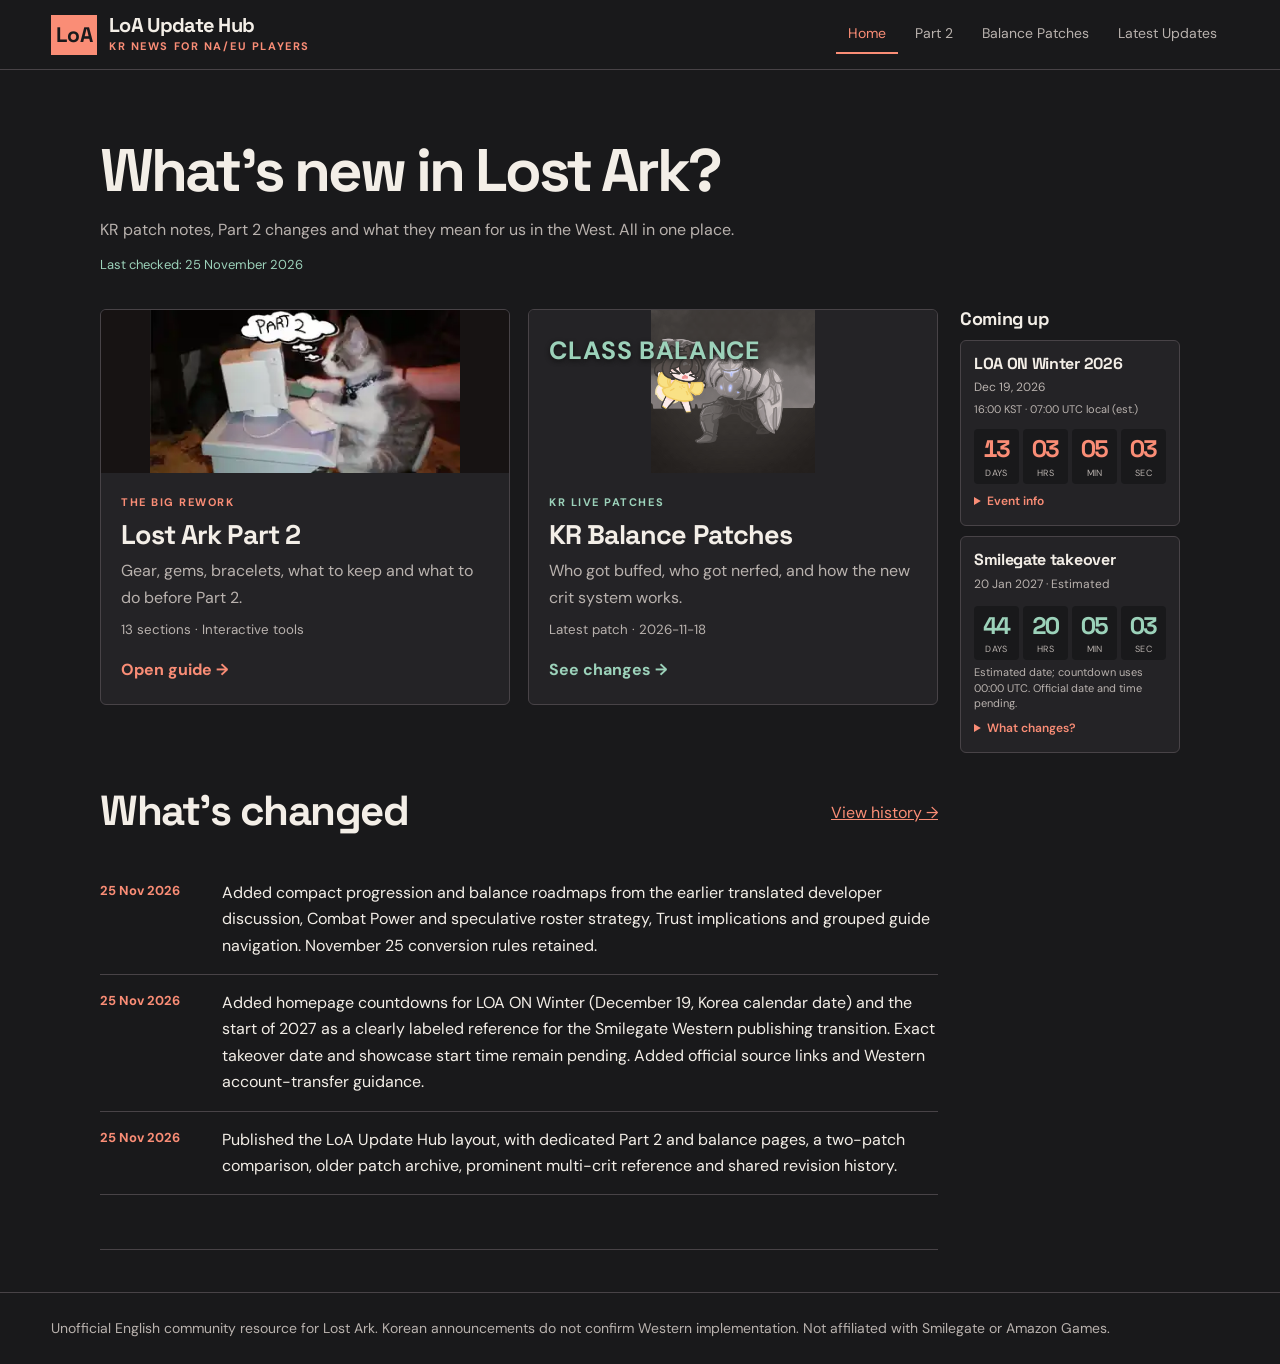
==== commit 06cf05cf: "Update estimated Western takeover countdown to January 20 2027" ====
--- a/index.html
+++ b/index.html
@@ -3,4 +3,4 @@
 .event-time{display:block;color:var(--muted);font-size:11px;margin-top:2px}.live-clock{display:grid;grid-template-columns:repeat(4,minmax(0,1fr));gap:4px;margin:11px 0 5px;align-items:stretch}.live-clock .time-cell{padding:6px 1px 5px;border-radius:4px;background:var(--bg);text-align:center;min-width:0}.live-clock strong{display:block;font-size:clamp(19px,2vw,24px);line-height:1.15;letter-spacing:-.05em;font-variant-numeric:tabular-nums}.live-clock span{display:block;font-size:9px;text-transform:uppercase;letter-spacing:.035em;margin-top:4px}.milestone .event-status[hidden]{display:none}
 </style></head><body data-page="home" data-root="./"><header><div class="mast hub-mast"><a class="hub-brand" href="./"><div class="mark" aria-hidden="true">LoA</div><div><div class="brand">LoA Update Hub</div><div class="eyebrow">KR news for NA/EU players</div></div></a><nav class="hub-nav" aria-label="Main navigation"><a href="./" aria-current="page">Home</a><a href="./part-2/">Part 2</a><a href="./balance/">Balance Patches</a><a href="./updates/">Latest Updates</a></nav></div></header><main class="hub-main" id="top"><div class="hub-hero"><h1>What’s new in Lost Ark?</h1><p class="muted">KR patch notes, Part 2 changes and what they mean for us in the West. All in one place.</p><p class="review-line">Last checked: <span id="review-date">Loading…</span></p></div><div class="home-grid"><div class="home-content"><div class="hub-cards"><a class="hub-card" href="part-2/"><div style="aspect-ratio:600/240;width:100%;overflow:hidden;background:#171313"><img src="[data-uri]" alt="Cat using a computer, thinking about Part 2" style="display:block;width:100%;height:100%;object-fit:contain"></div><div class="hub-card-body"><div class="eyebrow">The big rework</div><h2>Lost Ark Part 2</h2><p>Gear, gems, bracelets, what to keep and what to do before Part 2.</p><small id="guide-count">13 sections · Interactive tools</small><span class="card-action">Open guide →</span></div></a><a class="hub-card balance-card" href="balance/"><div style="position:relative;width:100%;aspect-ratio:600/240;background:#242326;overflow:hidden"><img src="./aeromancer.gif?v=1" alt="Animated Aeromancer and armored knight" style="display:block;width:100%;height:100%;object-fit:contain"><span style="position:absolute;top:12%;left:5%;font-size:clamp(14px,2.3vw,25px);font-weight:700;letter-spacing:.025em;color:#9cd2ba;text-shadow:0 2px 5px #111">CLASS BALANCE</span></div><div class="hub-card-body"><div class="eyebrow">KR live patches</div><h2>KR Balance Patches</h2><p>Who got buffed, who got nerfed, and how the new crit system works.</p><small id="patch-date">Patch history · Class filters</small><span class="card-action">See changes →</span></div></a></div><section class="chapter" id="latest"><div class="update-head"><h2>What’s changed</h2><a href="updates/">View history →</a></div><div id="revisions"><p>Loading updates…</p></div></section></div><aside class="milestones" aria-labelledby="milestones-title"><h2 id="milestones-title">Coming up</h2><div class="milestone-grid">
 <article class="milestone"><h3>LOA ON Winter 2026</h3><p class="milestone-date"><time datetime="2026-12-19T16:00:00+09:00">Dec 19, 2026</time><span class="event-time" id="winter-local">16:00 KST (estimated)</span></p><div class="milestone-clock live-clock" id="winter-clock" data-target="2026-12-19T16:00:00+09:00" role="timer" aria-label="Time remaining"><div class="time-cell"><strong id="winter-d">--</strong><span>Days</span></div><div class="time-cell"><strong id="winter-h">--</strong><span>Hrs</span></div><div class="time-cell"><strong id="winter-m">--</strong><span>Min</span></div><div class="time-cell"><strong id="winter-s">--</strong><span>Sec</span></div></div><p id="winter-status" class="event-status" hidden></p><details><summary>Event info</summary><p>KINTEX, Ilsan, South Korea. The date is announced; the start time is an estimate based on prior winter events: 2021 at 14:00, 2022 at 15:00, 2023 and 2024 at 16:00, and 2025 at 18:00 (all KST). Using 16:00 KST for now. This is the showcase, not the Part 2 launch.</p><p class="event-source"><a href="https://newsroom.smilegate.com/bbs/board.php?bo_table=inpr&amp;wr_id=247">Smilegate newsroom ↗</a><a href="https://www.inven.co.kr/webzine/news/?news=323100&amp;site=lostark">Broadcast recap ↗</a><a href="https://www.inven.co.kr/board/lostark/4820/5282?iskin=lostark&amp;p=11">2023 event schedule ↗</a><a href="https://www.inven.co.kr/webzine/news/?news=300831">2024 event schedule ↗</a><a href="https://newsroom.smilegate.com/bbs/board.php?bo_table=news&amp;wr_id=2117">2025 official schedule ↗</a><a href="https://www.inven.co.kr/webzine/news/?news=278440">2022 event schedule ↗</a><a href="https://m.inven.co.kr/webzine/wznews.php?idx=266434&amp;l=142930&amp;p=26&amp;site=lostark">2021 event recap ↗</a></p></details></article>
-<article class="milestone milestone-west"><h3>Smilegate takeover</h3><p class="milestone-date">Early 2027 · Date TBA</p><div class="milestone-clock live-clock" id="west-clock" data-target="2027-01-01T00:00:00Z" role="timer" aria-label="Time remaining"><div class="time-cell"><strong id="west-d">--</strong><span>Days</span></div><div class="time-cell"><strong id="west-h">--</strong><span>Hrs</span></div><div class="time-cell"><strong id="west-m">--</strong><span>Min</span></div><div class="time-cell"><strong id="west-s">--</strong><span>Sec</span></div></div><p id="west-status" class="event-status" hidden></p><p class="event-status">Until Jan 1, 2027 (00:00 UTC), not the takeover date.</p><details><summary>What changes?</summary><p>Smilegate takes over from Amazon Games. The game continues, with plans to gradually close the KR–West update gap.</p><ul><li>Steam accounts, characters, inventory, progression, entitlements and wallet balances carry over for players who did not opt out.</li><li>First login requires linking Steam and accepting Smilegate's Terms of Service.</li><li>Claim wanted mail attachments before maintenance; mail text and chat history do not transfer.</li><li>Lost Ark Support lists November 10, 2026 as the opt-out deadline.</li></ul><p class="event-source"><a href="https://www.playlostark.com/en-us/news/articles/lost-ark-in-the-west">AGS announcement ↗</a><a href="https://store.onstove.com/newadventure">Smilegate letter ↗</a><a href="https://help.playlostark.com/hc/en-us/articles/53804334641307-Data-Transfer-Opt-Out-Opt-Out-Period-Closed">Opt-out info ↗</a></p></details></article></div></aside></div></main><footer class="hub-footer">Unofficial English community resource for Lost Ark. Korean announcements do not confirm Western implementation. Not affiliated with Smilegate or Amazon Games.</footer><script>(function(){const script=document.createElement('script');script.src='./app.js?v='+(window.loaAssetVersion||Date.now().toString(36));script.async=false;script.onerror=function(){const target=document.getElementById('notes')||document.getElementById('revisions');if(target)target.textContent='Could not load the latest guide. Please try reloading the page.'};document.body.appendChild(script)})();</script><script>(function(){const ids=['winter','west'];const target=id=>Date.parse(document.getElementById(id+'-clock').dataset.target);const parts=(end,now)=>{const seconds=Math.max(0,Math.ceil((end-now)/1000));return [Math.floor(seconds/86400),Math.floor(seconds%86400/3600),Math.floor(seconds%3600/60),seconds%60]};const pad=n=>String(n).padStart(2,'0');const date=new Date(target('winter'));const fmt=new Intl.DateTimeFormat(undefined,{hour:'2-digit',minute:'2-digit',timeZoneName:'short',hourCycle:'h23'});const local=document.getElementById('winter-local');local.textContent='16:00 KST · '+fmt.format(date)+' local (est.)';local.title=new Intl.DateTimeFormat(undefined,{dateStyle:'full',timeStyle:'short'}).format(date)+' · estimated start';function update(){const now=Date.now();ids.forEach(id=>{const end=target(id),values=parts(end,now);['d','h','m','s'].forEach((unit,i)=>{const el=document.getElementById(id+'-'+unit);const value=pad(values[i]);if(el.textContent!==value)el.textContent=value});const status=document.getElementById(id+'-status');status.hidden=now<end;if(!status.hidden)status.textContent=id==='winter'?'Estimated start time reached; check the official schedule.':'2027 has begun; takeover date still pending.'})}update();setInterval(update,1000);document.addEventListener('visibilitychange',update)})();</script></body></html>+<article class="milestone milestone-west"><h3>Smilegate takeover</h3><p class="milestone-date">20 Jan 2027 · Estimated</p><div class="milestone-clock live-clock" id="west-clock" data-target="2027-01-20T00:00:00Z" role="timer" aria-label="Time remaining"><div class="time-cell"><strong id="west-d">--</strong><span>Days</span></div><div class="time-cell"><strong id="west-h">--</strong><span>Hrs</span></div><div class="time-cell"><strong id="west-m">--</strong><span>Min</span></div><div class="time-cell"><strong id="west-s">--</strong><span>Sec</span></div></div><p id="west-status" class="event-status" hidden></p><p class="event-status">Estimated date; countdown uses 00:00 UTC. Official date and time pending.</p><details><summary>What changes?</summary><p>Smilegate takes over from Amazon Games. The game continues, with plans to gradually close the KR–West update gap.</p><ul><li>Steam accounts, characters, inventory, progression, entitlements and wallet balances carry over for players who did not opt out.</li><li>First login requires linking Steam and accepting Smilegate's Terms of Service.</li><li>Claim wanted mail attachments before maintenance; mail text and chat history do not transfer.</li><li>Lost Ark Support lists November 10, 2026 as the opt-out deadline.</li></ul><p class="event-source"><a href="https://www.playlostark.com/en-us/news/articles/lost-ark-in-the-west">AGS announcement ↗</a><a href="https://store.onstove.com/newadventure">Smilegate letter ↗</a><a href="https://help.playlostark.com/hc/en-us/articles/53804334641307-Data-Transfer-Opt-Out-Opt-Out-Period-Closed">Opt-out info ↗</a></p></details></article></div></aside></div></main><footer class="hub-footer">Unofficial English community resource for Lost Ark. Korean announcements do not confirm Western implementation. Not affiliated with Smilegate or Amazon Games.</footer><script>(function(){const script=document.createElement('script');script.src='./app.js?v='+(window.loaAssetVersion||Date.now().toString(36));script.async=false;script.onerror=function(){const target=document.getElementById('notes')||document.getElementById('revisions');if(target)target.textContent='Could not load the latest guide. Please try reloading the page.'};document.body.appendChild(script)})();</script><script>(function(){const ids=['winter','west'];const target=id=>Date.parse(document.getElementById(id+'-clock').dataset.target);const parts=(end,now)=>{const seconds=Math.max(0,Math.ceil((end-now)/1000));return [Math.floor(seconds/86400),Math.floor(seconds%86400/3600),Math.floor(seconds%3600/60),seconds%60]};const pad=n=>String(n).padStart(2,'0');const date=new Date(target('winter'));const fmt=new Intl.DateTimeFormat(undefined,{hour:'2-digit',minute:'2-digit',timeZoneName:'short',hourCycle:'h23'});const local=document.getElementById('winter-local');local.textContent='16:00 KST · '+fmt.format(date)+' local (est.)';local.title=new Intl.DateTimeFormat(undefined,{dateStyle:'full',timeStyle:'short'}).format(date)+' · estimated start';function update(){const now=Date.now();ids.forEach(id=>{const end=target(id),values=parts(end,now);['d','h','m','s'].forEach((unit,i)=>{const el=document.getElementById(id+'-'+unit);const value=pad(values[i]);if(el.textContent!==value)el.textContent=value});const status=document.getElementById(id+'-status');status.hidden=now<end;if(!status.hidden)status.textContent=id==='winter'?'Estimated start time reached; check the official schedule.':'Estimated takeover date reached; check official announcements.'})}update();setInterval(update,1000);document.addEventListener('visibilitychange',update)})();</script></body></html>
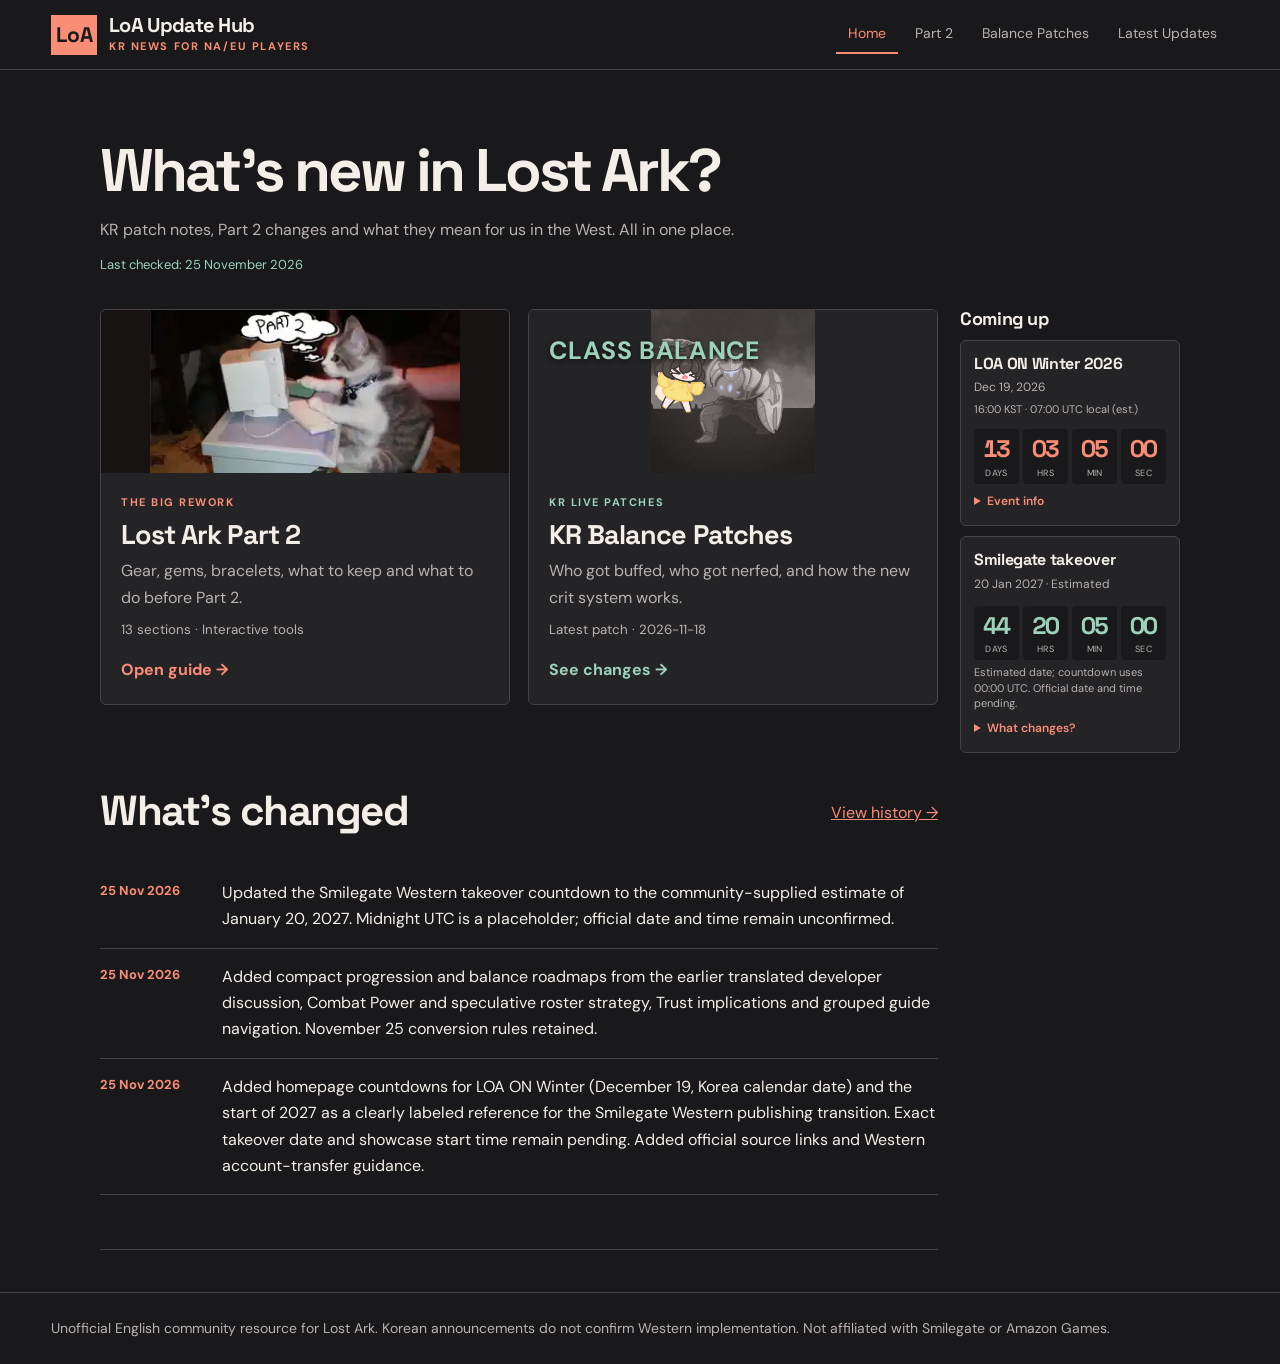
==== commit b6e7c923: "Prevent unstyled page flash with blocking stylesheet and shared asset versions" ====
--- a/index.html
+++ b/index.html
@@ -1,6 +1,6 @@
-<!doctype html><html lang="en"><head><meta charset="utf-8"><meta name="viewport" content="width=device-width,initial-scale=1"><title>LoA Update Hub</title><meta name="description" content="Unofficial English translations and summaries of Korean Lost Ark developer notes for Western players. Part 2 guide, balance patches and update history."><meta property="og:type" content="website"><meta property="og:site_name" content="LoA Update Hub"><meta property="og:title" content="LoA Update Hub"><meta property="og:description" content="Unofficial English translations and summaries of Korean Lost Ark developer notes for Western players. Part 2 guide, balance patches and update history."><meta name="twitter:card" content="summary"><meta name="twitter:title" content="LoA Update Hub"><meta name="twitter:description" content="Unofficial English translations and summaries of Korean Lost Ark developer notes for Western players. Part 2 guide, balance patches and update history."><meta name="theme-color" content="#fa8d76"><link rel="preconnect" href="https://fonts.googleapis.com"><link rel="preconnect" href="https://fonts.gstatic.com" crossorigin><link href="https://fonts.googleapis.com/css2?family=DM+Sans:wght@400;500;600;700&family=Space+Grotesk:wght@400;500;600;700&display=swap" rel="stylesheet"><script>(function(){window.loaAssetVersion=Date.now().toString(36);const link=document.createElement('link');link.rel='stylesheet';link.href='./style.css?v='+window.loaAssetVersion;document.head.appendChild(link)})();</script><noscript><link rel="stylesheet" href="./style.css?v=20261125"></noscript><script>(function(){var h=location.hash.slice(1);if(!h||h==='top'||h==='latest')return;var route=h==='balance'?'balance/':h==='history'||h==='updates'?'updates/':['overview','equipment','conversion','materials','sidereal','accessories','stones','gems','combat','raids','life','checklist','impact','sources','calculators'].includes(h)?'part-2/':null;if(route)location.replace(route+location.search+(route==='part-2/'?(h==='calculators'?'#conversion':location.hash):''));})();</script><style>
+<!doctype html><html lang="en"><head><meta charset="utf-8"><meta name="viewport" content="width=device-width,initial-scale=1"><title>LoA Update Hub</title><meta name="description" content="Unofficial English translations and summaries of Korean Lost Ark developer notes for Western players. Part 2 guide, balance patches and update history."><meta property="og:type" content="website"><meta property="og:site_name" content="LoA Update Hub"><meta property="og:title" content="LoA Update Hub"><meta property="og:description" content="Unofficial English translations and summaries of Korean Lost Ark developer notes for Western players. Part 2 guide, balance patches and update history."><meta name="twitter:card" content="summary"><meta name="twitter:title" content="LoA Update Hub"><meta name="twitter:description" content="Unofficial English translations and summaries of Korean Lost Ark developer notes for Western players. Part 2 guide, balance patches and update history."><meta name="theme-color" content="#fa8d76"><link rel="preconnect" href="https://fonts.googleapis.com"><link rel="preconnect" href="https://fonts.gstatic.com" crossorigin><link href="https://fonts.googleapis.com/css2?family=DM+Sans:wght@400;500;600;700&family=Space+Grotesk:wght@400;500;600;700&display=swap" rel="stylesheet"><style>html{color-scheme:dark;background:#19191b}body{margin:0;background:#19191b;color:#f3eee7}</style><link rel="stylesheet" href="./style.css?v=332e49f4f9a3"><script>(function(){var h=location.hash.slice(1);if(!h||h==='top'||h==='latest')return;var route=h==='balance'?'balance/':h==='history'||h==='updates'?'updates/':['overview','equipment','conversion','materials','sidereal','accessories','stones','gems','combat','raids','life','checklist','impact','sources','calculators'].includes(h)?'part-2/':null;if(route)location.replace(route+location.search+(route==='part-2/'?(h==='calculators'?'#conversion':location.hash):''));})();</script><style>
 .home-grid{display:grid;grid-template-columns:minmax(0,1fr) 220px;gap:22px;align-items:start}.home-content{min-width:0}.home-content .hub-cards{margin-top:0}.hub-hero{padding:12px 0 24px}.hub-hero h1{font-size:clamp(36px,5vw,60px);max-width:none;letter-spacing:-.05em}.hub-hero p{margin:10px 0}.milestones{min-width:0;align-self:start;position:static;padding:0;margin:0;background:none;border:0;width:auto}.milestones>h2{font-size:18px;margin:0 0 10px;letter-spacing:-.02em}.milestone-grid{display:grid;gap:10px}.milestone{border:1px solid var(--line);background:var(--panel);padding:13px;border-radius:6px;min-width:0}.milestone h3{font-size:16px;margin:0 0 4px;line-height:1.3;letter-spacing:-.02em}.milestone-date{font-size:12px;color:var(--muted);margin:0}.milestone-clock{display:flex;align-items:baseline;gap:7px;margin:8px 0 4px}.milestone-clock strong{font-family:'Space Grotesk',sans-serif;font-size:30px;line-height:1;color:var(--accent);font-variant-numeric:tabular-nums}.milestone-clock span{font-size:11px;line-height:1.35;color:var(--muted)}.milestone-west .milestone-clock strong{color:var(--green)}.milestone details{margin-top:8px;border:0;padding:0;background:none}.milestone summary{cursor:pointer;color:var(--accent);font-size:12px}.milestone details p,.milestone details ul{font-size:12px;line-height:1.5;color:var(--muted);margin:8px 0}.milestone details ul{padding-left:17px}.milestone .event-source a{display:block;margin:3px 0}.milestone .event-status{font-size:11px;line-height:1.4;color:var(--muted);margin:5px 0}.home-content .hub-card-body h2{font-size:clamp(21px,2.2vw,27px)}@media(max-width:850px){.home-grid{grid-template-columns:1fr;gap:18px}.milestone-grid{grid-template-columns:repeat(2,minmax(0,1fr))}.home-content .hub-cards{margin-bottom:22px}}@media(max-width:420px){.milestone-grid{grid-template-columns:1fr}}
 .event-time{display:block;color:var(--muted);font-size:11px;margin-top:2px}.live-clock{display:grid;grid-template-columns:repeat(4,minmax(0,1fr));gap:4px;margin:11px 0 5px;align-items:stretch}.live-clock .time-cell{padding:6px 1px 5px;border-radius:4px;background:var(--bg);text-align:center;min-width:0}.live-clock strong{display:block;font-size:clamp(19px,2vw,24px);line-height:1.15;letter-spacing:-.05em;font-variant-numeric:tabular-nums}.live-clock span{display:block;font-size:9px;text-transform:uppercase;letter-spacing:.035em;margin-top:4px}.milestone .event-status[hidden]{display:none}
 </style></head><body data-page="home" data-root="./"><header><div class="mast hub-mast"><a class="hub-brand" href="./"><div class="mark" aria-hidden="true">LoA</div><div><div class="brand">LoA Update Hub</div><div class="eyebrow">KR news for NA/EU players</div></div></a><nav class="hub-nav" aria-label="Main navigation"><a href="./" aria-current="page">Home</a><a href="./part-2/">Part 2</a><a href="./balance/">Balance Patches</a><a href="./updates/">Latest Updates</a></nav></div></header><main class="hub-main" id="top"><div class="hub-hero"><h1>What’s new in Lost Ark?</h1><p class="muted">KR patch notes, Part 2 changes and what they mean for us in the West. All in one place.</p><p class="review-line">Last checked: <span id="review-date">Loading…</span></p></div><div class="home-grid"><div class="home-content"><div class="hub-cards"><a class="hub-card" href="part-2/"><div style="aspect-ratio:600/240;width:100%;overflow:hidden;background:#171313"><img src="[data-uri]" alt="Cat using a computer, thinking about Part 2" style="display:block;width:100%;height:100%;object-fit:contain"></div><div class="hub-card-body"><div class="eyebrow">The big rework</div><h2>Lost Ark Part 2</h2><p>Gear, gems, bracelets, what to keep and what to do before Part 2.</p><small id="guide-count">13 sections · Interactive tools</small><span class="card-action">Open guide →</span></div></a><a class="hub-card balance-card" href="balance/"><div style="position:relative;width:100%;aspect-ratio:600/240;background:#242326;overflow:hidden"><img src="./aeromancer.gif?v=1" alt="Animated Aeromancer and armored knight" style="display:block;width:100%;height:100%;object-fit:contain"><span style="position:absolute;top:12%;left:5%;font-size:clamp(14px,2.3vw,25px);font-weight:700;letter-spacing:.025em;color:#9cd2ba;text-shadow:0 2px 5px #111">CLASS BALANCE</span></div><div class="hub-card-body"><div class="eyebrow">KR live patches</div><h2>KR Balance Patches</h2><p>Who got buffed, who got nerfed, and how the new crit system works.</p><small id="patch-date">Patch history · Class filters</small><span class="card-action">See changes →</span></div></a></div><section class="chapter" id="latest"><div class="update-head"><h2>What’s changed</h2><a href="updates/">View history →</a></div><div id="revisions"><p>Loading updates…</p></div></section></div><aside class="milestones" aria-labelledby="milestones-title"><h2 id="milestones-title">Coming up</h2><div class="milestone-grid">
 <article class="milestone"><h3>LOA ON Winter 2026</h3><p class="milestone-date"><time datetime="2026-12-19T16:00:00+09:00">Dec 19, 2026</time><span class="event-time" id="winter-local">16:00 KST (estimated)</span></p><div class="milestone-clock live-clock" id="winter-clock" data-target="2026-12-19T16:00:00+09:00" role="timer" aria-label="Time remaining"><div class="time-cell"><strong id="winter-d">--</strong><span>Days</span></div><div class="time-cell"><strong id="winter-h">--</strong><span>Hrs</span></div><div class="time-cell"><strong id="winter-m">--</strong><span>Min</span></div><div class="time-cell"><strong id="winter-s">--</strong><span>Sec</span></div></div><p id="winter-status" class="event-status" hidden></p><details><summary>Event info</summary><p>KINTEX, Ilsan, South Korea. The date is announced; the start time is an estimate based on prior winter events: 2021 at 14:00, 2022 at 15:00, 2023 and 2024 at 16:00, and 2025 at 18:00 (all KST). Using 16:00 KST for now. This is the showcase, not the Part 2 launch.</p><p class="event-source"><a href="https://newsroom.smilegate.com/bbs/board.php?bo_table=inpr&amp;wr_id=247">Smilegate newsroom ↗</a><a href="https://www.inven.co.kr/webzine/news/?news=323100&amp;site=lostark">Broadcast recap ↗</a><a href="https://www.inven.co.kr/board/lostark/4820/5282?iskin=lostark&amp;p=11">2023 event schedule ↗</a><a href="https://www.inven.co.kr/webzine/news/?news=300831">2024 event schedule ↗</a><a href="https://newsroom.smilegate.com/bbs/board.php?bo_table=news&amp;wr_id=2117">2025 official schedule ↗</a><a href="https://www.inven.co.kr/webzine/news/?news=278440">2022 event schedule ↗</a><a href="https://m.inven.co.kr/webzine/wznews.php?idx=266434&amp;l=142930&amp;p=26&amp;site=lostark">2021 event recap ↗</a></p></details></article>
-<article class="milestone milestone-west"><h3>Smilegate takeover</h3><p class="milestone-date">20 Jan 2027 · Estimated</p><div class="milestone-clock live-clock" id="west-clock" data-target="2027-01-20T00:00:00Z" role="timer" aria-label="Time remaining"><div class="time-cell"><strong id="west-d">--</strong><span>Days</span></div><div class="time-cell"><strong id="west-h">--</strong><span>Hrs</span></div><div class="time-cell"><strong id="west-m">--</strong><span>Min</span></div><div class="time-cell"><strong id="west-s">--</strong><span>Sec</span></div></div><p id="west-status" class="event-status" hidden></p><p class="event-status">Estimated date; countdown uses 00:00 UTC. Official date and time pending.</p><details><summary>What changes?</summary><p>Smilegate takes over from Amazon Games. The game continues, with plans to gradually close the KR–West update gap.</p><ul><li>Steam accounts, characters, inventory, progression, entitlements and wallet balances carry over for players who did not opt out.</li><li>First login requires linking Steam and accepting Smilegate's Terms of Service.</li><li>Claim wanted mail attachments before maintenance; mail text and chat history do not transfer.</li><li>Lost Ark Support lists November 10, 2026 as the opt-out deadline.</li></ul><p class="event-source"><a href="https://www.playlostark.com/en-us/news/articles/lost-ark-in-the-west">AGS announcement ↗</a><a href="https://store.onstove.com/newadventure">Smilegate letter ↗</a><a href="https://help.playlostark.com/hc/en-us/articles/53804334641307-Data-Transfer-Opt-Out-Opt-Out-Period-Closed">Opt-out info ↗</a></p></details></article></div></aside></div></main><footer class="hub-footer">Unofficial English community resource for Lost Ark. Korean announcements do not confirm Western implementation. Not affiliated with Smilegate or Amazon Games.</footer><script>(function(){const script=document.createElement('script');script.src='./app.js?v='+(window.loaAssetVersion||Date.now().toString(36));script.async=false;script.onerror=function(){const target=document.getElementById('notes')||document.getElementById('revisions');if(target)target.textContent='Could not load the latest guide. Please try reloading the page.'};document.body.appendChild(script)})();</script><script>(function(){const ids=['winter','west'];const target=id=>Date.parse(document.getElementById(id+'-clock').dataset.target);const parts=(end,now)=>{const seconds=Math.max(0,Math.ceil((end-now)/1000));return [Math.floor(seconds/86400),Math.floor(seconds%86400/3600),Math.floor(seconds%3600/60),seconds%60]};const pad=n=>String(n).padStart(2,'0');const date=new Date(target('winter'));const fmt=new Intl.DateTimeFormat(undefined,{hour:'2-digit',minute:'2-digit',timeZoneName:'short',hourCycle:'h23'});const local=document.getElementById('winter-local');local.textContent='16:00 KST · '+fmt.format(date)+' local (est.)';local.title=new Intl.DateTimeFormat(undefined,{dateStyle:'full',timeStyle:'short'}).format(date)+' · estimated start';function update(){const now=Date.now();ids.forEach(id=>{const end=target(id),values=parts(end,now);['d','h','m','s'].forEach((unit,i)=>{const el=document.getElementById(id+'-'+unit);const value=pad(values[i]);if(el.textContent!==value)el.textContent=value});const status=document.getElementById(id+'-status');status.hidden=now<end;if(!status.hidden)status.textContent=id==='winter'?'Estimated start time reached; check the official schedule.':'Estimated takeover date reached; check official announcements.'})}update();setInterval(update,1000);document.addEventListener('visibilitychange',update)})();</script></body></html>+<article class="milestone milestone-west"><h3>Smilegate takeover</h3><p class="milestone-date">20 Jan 2027 · Estimated</p><div class="milestone-clock live-clock" id="west-clock" data-target="2027-01-20T00:00:00Z" role="timer" aria-label="Time remaining"><div class="time-cell"><strong id="west-d">--</strong><span>Days</span></div><div class="time-cell"><strong id="west-h">--</strong><span>Hrs</span></div><div class="time-cell"><strong id="west-m">--</strong><span>Min</span></div><div class="time-cell"><strong id="west-s">--</strong><span>Sec</span></div></div><p id="west-status" class="event-status" hidden></p><p class="event-status">Estimated date; countdown uses 00:00 UTC. Official date and time pending.</p><details><summary>What changes?</summary><p>Smilegate takes over from Amazon Games. The game continues, with plans to gradually close the KR–West update gap.</p><ul><li>Steam accounts, characters, inventory, progression, entitlements and wallet balances carry over for players who did not opt out.</li><li>First login requires linking Steam and accepting Smilegate's Terms of Service.</li><li>Claim wanted mail attachments before maintenance; mail text and chat history do not transfer.</li><li>Lost Ark Support lists November 10, 2026 as the opt-out deadline.</li></ul><p class="event-source"><a href="https://www.playlostark.com/en-us/news/articles/lost-ark-in-the-west">AGS announcement ↗</a><a href="https://store.onstove.com/newadventure">Smilegate letter ↗</a><a href="https://help.playlostark.com/hc/en-us/articles/53804334641307-Data-Transfer-Opt-Out-Opt-Out-Period-Closed">Opt-out info ↗</a></p></details></article></div></aside></div></main><footer class="hub-footer">Unofficial English community resource for Lost Ark. Korean announcements do not confirm Western implementation. Not affiliated with Smilegate or Amazon Games.</footer><script defer src="./app.js?v=68f230928d5c"></script><script>(function(){const ids=['winter','west'];const target=id=>Date.parse(document.getElementById(id+'-clock').dataset.target);const parts=(end,now)=>{const seconds=Math.max(0,Math.ceil((end-now)/1000));return [Math.floor(seconds/86400),Math.floor(seconds%86400/3600),Math.floor(seconds%3600/60),seconds%60]};const pad=n=>String(n).padStart(2,'0');const date=new Date(target('winter'));const fmt=new Intl.DateTimeFormat(undefined,{hour:'2-digit',minute:'2-digit',timeZoneName:'short',hourCycle:'h23'});const local=document.getElementById('winter-local');local.textContent='16:00 KST · '+fmt.format(date)+' local (est.)';local.title=new Intl.DateTimeFormat(undefined,{dateStyle:'full',timeStyle:'short'}).format(date)+' · estimated start';function update(){const now=Date.now();ids.forEach(id=>{const end=target(id),values=parts(end,now);['d','h','m','s'].forEach((unit,i)=>{const el=document.getElementById(id+'-'+unit);const value=pad(values[i]);if(el.textContent!==value)el.textContent=value});const status=document.getElementById(id+'-status');status.hidden=now<end;if(!status.hidden)status.textContent=id==='winter'?'Estimated start time reached; check the official schedule.':'Estimated takeover date reached; check official announcements.'})}update();setInterval(update,1000);document.addEventListener('visibilitychange',update)})();</script></body></html>
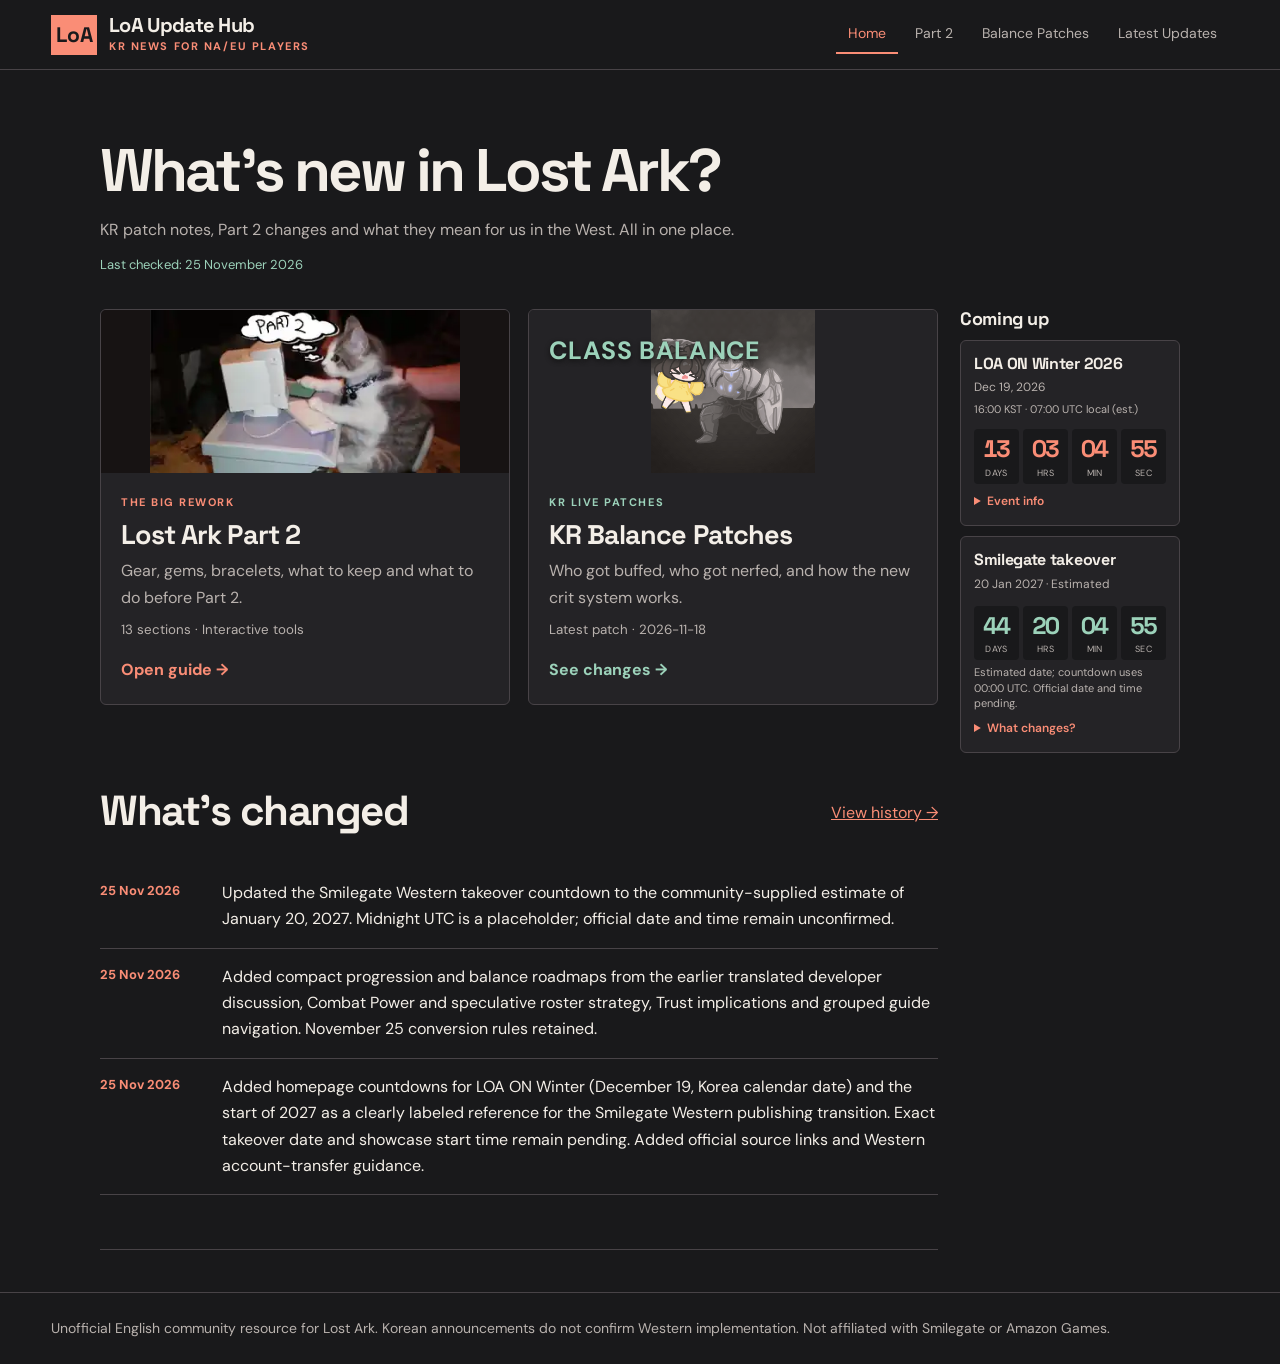
==== commit 4ab4f4d4: "Inline complete site CSS to eliminate unstyled first paint" ====
--- a/index.html
+++ b/index.html
@@ -1,4 +1,19 @@
-<!doctype html><html lang="en"><head><meta charset="utf-8"><meta name="viewport" content="width=device-width,initial-scale=1"><title>LoA Update Hub</title><meta name="description" content="Unofficial English translations and summaries of Korean Lost Ark developer notes for Western players. Part 2 guide, balance patches and update history."><meta property="og:type" content="website"><meta property="og:site_name" content="LoA Update Hub"><meta property="og:title" content="LoA Update Hub"><meta property="og:description" content="Unofficial English translations and summaries of Korean Lost Ark developer notes for Western players. Part 2 guide, balance patches and update history."><meta name="twitter:card" content="summary"><meta name="twitter:title" content="LoA Update Hub"><meta name="twitter:description" content="Unofficial English translations and summaries of Korean Lost Ark developer notes for Western players. Part 2 guide, balance patches and update history."><meta name="theme-color" content="#fa8d76"><link rel="preconnect" href="https://fonts.googleapis.com"><link rel="preconnect" href="https://fonts.gstatic.com" crossorigin><link href="https://fonts.googleapis.com/css2?family=DM+Sans:wght@400;500;600;700&family=Space+Grotesk:wght@400;500;600;700&display=swap" rel="stylesheet"><style>html{color-scheme:dark;background:#19191b}body{margin:0;background:#19191b;color:#f3eee7}</style><link rel="stylesheet" href="./style.css?v=332e49f4f9a3"><script>(function(){var h=location.hash.slice(1);if(!h||h==='top'||h==='latest')return;var route=h==='balance'?'balance/':h==='history'||h==='updates'?'updates/':['overview','equipment','conversion','materials','sidereal','accessories','stones','gems','combat','raids','life','checklist','impact','sources','calculators'].includes(h)?'part-2/':null;if(route)location.replace(route+location.search+(route==='part-2/'?(h==='calculators'?'#conversion':location.hash):''));})();</script><style>
+<!doctype html><html lang="en"><head><meta charset="utf-8"><meta name="viewport" content="width=device-width,initial-scale=1"><title>LoA Update Hub</title><meta name="description" content="Unofficial English translations and summaries of Korean Lost Ark developer notes for Western players. Part 2 guide, balance patches and update history."><meta property="og:type" content="website"><meta property="og:site_name" content="LoA Update Hub"><meta property="og:title" content="LoA Update Hub"><meta property="og:description" content="Unofficial English translations and summaries of Korean Lost Ark developer notes for Western players. Part 2 guide, balance patches and update history."><meta name="twitter:card" content="summary"><meta name="twitter:title" content="LoA Update Hub"><meta name="twitter:description" content="Unofficial English translations and summaries of Korean Lost Ark developer notes for Western players. Part 2 guide, balance patches and update history."><meta name="theme-color" content="#fa8d76"><link rel="preconnect" href="https://fonts.googleapis.com"><link rel="preconnect" href="https://fonts.gstatic.com" crossorigin><link rel="stylesheet" href="https://fonts.googleapis.com/css2?family=DM+Sans:wght@400;500;600;700&family=Space+Grotesk:wght@400;500;600;700&display=swap" media="print" onload="this.media='all'"><noscript><link rel="stylesheet" href="https://fonts.googleapis.com/css2?family=DM+Sans:wght@400;500;600;700&family=Space+Grotesk:wght@400;500;600;700&display=swap"></noscript><style id="site-styles" data-css-version="332e49f4f9a3">
+:root{color-scheme:dark;--bg:#19191b;--panel:#242326;--raised:#2d2b2e;--ink:#f3eee7;--muted:#b9b2ae;--accent:#fa8d76;--line:#484347;--green:#9cd2ba;--violet:#c1adff}*{box-sizing:border-box}html{scroll-behavior:smooth;scroll-padding-top:100px}body{margin:0;background:var(--bg);color:var(--ink);font:16px/1.65 'DM Sans',system-ui,sans-serif}h1,h2,h3,.brand,.num{font-family:'Space Grotesk',system-ui,sans-serif;line-height:1.15;letter-spacing:-.035em}h1{font-size:clamp(44px,7vw,88px);margin:12px 0;letter-spacing:-.07em}h2{font-size:clamp(27px,3.6vw,42px);margin:8px 0 14px}h3{font-size:21px;margin:0 0 15px}a{color:var(--accent)}header{position:sticky;top:0;z-index:5;background:var(--bg);border-bottom:1px solid var(--line)}.mast{max-width:1440px;margin:auto;padding:14px clamp(18px,4vw,60px);display:flex;align-items:center;gap:14px}.mark{width:40px;height:40px;background:var(--accent);color:var(--bg);display:grid;place-items:center;font:700 29px 'Space Grotesk',sans-serif}.brand{font-size:20px;font-weight:700}.eyebrow{font-size:11px;font-weight:700;text-transform:uppercase;letter-spacing:.14em;color:var(--accent)}.muted,small{color:var(--muted)}.source{margin-left:auto;font-size:13px}.layout{max-width:1440px;margin:auto;display:grid;grid-template-columns:230px minmax(0,1fr);gap:48px;padding:36px clamp(18px,4vw,60px)}aside{position:sticky;top:100px;align-self:start;max-height:calc(100vh - 120px);overflow:auto;padding-right:8px}nav a{display:block;color:var(--muted);font-size:14px;line-height:1.4;padding:9px 10px;text-decoration:none;border-left:2px solid transparent}nav a:hover,nav a:focus-visible{color:var(--accent);background:var(--panel);border-left-color:var(--accent)}input,select{font:inherit;color:var(--ink);background:var(--bg);border:1px solid var(--line);padding:12px;border-radius:5px;width:100%}input[type=search]{margin:10px 0}input[type=checkbox]{width:auto;accent-color:var(--accent)}:focus-visible{outline:2px solid var(--accent);outline-offset:3px}.hero{padding:14px 0 24px}.stats{display:grid;grid-template-columns:repeat(3,minmax(0,1fr));gap:12px;margin:24px 0}.stat,.metric,.visual,.node{background:var(--panel);border:1px solid var(--line);padding:18px}.num{font-size:clamp(25px,4vw,42px);font-weight:700;color:var(--accent)}.stat .num{display:block}.notice{border-left:3px solid var(--accent);padding:12px 16px;background:var(--panel);font-size:14px}.chapter{border-bottom:1px solid var(--line);padding:38px 0}.chapter p{max-width:82ch}.visual{margin:22px 0 0;padding:clamp(14px,3vw,25px);border-radius:5px}.visual small{display:block;margin-top:12px}.tablewrap{overflow-x:auto;margin:18px 0 0}table{width:100%;border-collapse:collapse;text-align:left;font-size:15px}th,td{padding:12px 10px;vertical-align:top;border-bottom:1px solid var(--line)}th{color:var(--muted);font-size:12px;letter-spacing:.05em;text-transform:uppercase}td:last-child{color:#f5b3a4}.subtable{margin-top:25px}.grid2,.grid3,.grid4{display:grid;gap:10px}.grid2{grid-template-columns:repeat(2,minmax(0,1fr))}.grid3{grid-template-columns:repeat(3,minmax(0,1fr))}.grid4{grid-template-columns:repeat(4,minmax(0,1fr))}.node{padding:12px;text-align:center;background:var(--bg);border-radius:5px;min-width:0}.node strong{display:block;color:var(--ink)}.node .num{font-size:24px}.arrow{font-size:24px;text-align:center;color:var(--accent);line-height:1.5}.equipment{display:grid;grid-template-columns:1fr minmax(50px,130px) 1fr;gap:12px;align-items:center}.slot{border:1px solid var(--line);padding:8px;margin:6px 0;background:var(--bg);border-radius:4px;font-size:14px}.slot.new{border-color:var(--accent);color:var(--accent)}.equipment svg{width:100%;height:auto}.chartrow{display:grid;grid-template-columns:92px 1fr 50px;gap:10px;align-items:center;margin:10px 0;font-variant-numeric:tabular-nums}.track{height:12px;background:var(--bg);border:1px solid var(--line);border-radius:3px;overflow:hidden}.fill{height:100%;background:var(--accent)}.metric{padding:12px;background:var(--bg);border-radius:4px}.metric small{margin:0}.metric .num{font-size:clamp(22px,3vw,32px)}.metrics{margin:14px 0}.stone-row{display:grid;grid-template-columns:110px repeat(5,minmax(0,1fr));gap:5px;align-items:center;margin:8px 0;font-size:13px}.stone{padding:8px 2px;background:var(--bg);text-align:center;border:1px solid var(--line);border-radius:4px;font-weight:700}.stone.active{background:#335044;color:#d6f5e4;border-color:#527566}.stone.partial{background:#514348;color:#ffd0c5;border-color:#805c59}.gem-icon{font-size:23px;color:var(--violet);letter-spacing:3px}.bound{color:var(--muted)}.task{display:flex;gap:12px;align-items:flex-start;padding:11px 0;border-bottom:1px solid var(--line)}.task input{margin-top:7px}.task:has(input:checked) span{color:var(--muted);text-decoration:line-through}.history p{padding:10px 0;border-bottom:1px solid var(--line)}footer{max-width:1440px;margin:auto;padding:24px clamp(18px,4vw,60px);font-size:14px;color:var(--muted)}details summary{cursor:pointer;color:var(--accent);font-weight:600}[hidden]{display:none!important}@media(max-width:850px){.layout{grid-template-columns:1fr;gap:20px}aside{position:static;max-height:none}nav{display:grid;grid-template-columns:1fr 1fr}.hero{padding-top:0}.source{display:none}}@media(max-width:500px){.stats{gap:5px}.stat{padding:10px}.stat .num{font-size:23px}.grid4{grid-template-columns:repeat(2,minmax(0,1fr))}.grid3{grid-template-columns:repeat(2,minmax(0,1fr))}.equipment{gap:5px}.slot{padding:5px;font-size:12px}.stone-row{grid-template-columns:85px repeat(5,minmax(0,1fr));gap:3px;font-size:12px}.chartrow{grid-template-columns:70px 1fr 40px}.chapter{padding:28px 0}th,td{padding:8px;font-size:13px}}
+@media(max-width:500px){.brand{font-size:16px}.mast .eyebrow{font-size:10px;letter-spacing:.08em}.mark{flex-shrink:0}}
+.update-note{border:1px solid var(--line);border-left:3px solid var(--green);background:var(--panel);padding:14px 18px;margin:20px 0}.update-note .eyebrow{color:var(--green)}.update-note p{margin:5px 0 0;color:var(--ink);font-size:14px}
+.chapter > h3{margin-top:24px}#balance-filter{margin:8px 0 12px;max-width:320px}
+.balance-tabs{display:flex;flex-wrap:wrap;gap:8px;margin:18px 0}.balance-tabs button{font:inherit;font-size:14px;padding:10px 14px;background:var(--panel);color:var(--ink);border:1px solid var(--line);border-radius:4px;cursor:pointer}.balance-tabs button.active{color:var(--bg);background:var(--accent);border-color:var(--accent);font-weight:700}.balance-filters{display:grid;grid-template-columns:repeat(2,minmax(0,1fr));gap:12px;margin:12px 0 20px}.balance-filters select{margin-top:5px}#balance .tablewrap{max-width:100%}#balance .tablewrap table{min-width:540px}#balance h3{margin-top:18px}
+.balance-legend{display:flex;flex-wrap:wrap;gap:8px;margin:12px 0}.balance-label{display:inline-block;font-weight:700;font-size:13px;line-height:1.4;padding:3px 7px;border-radius:4px;background:var(--raised);color:var(--muted);white-space:normal}.balance-label.buff{color:#b5ead0;background:#293e34}.balance-label.nerf{color:#ffb4a5;background:#482e30}.balance-label.mixed{color:#d8c8ff;background:#3b334d}.balance-label.unknown{color:var(--muted);background:transparent}.cumulative-table{min-width:560px!important}.cumulative-table td{min-width:116px}.cumulative-table td small{display:block;margin-top:5px;font-size:12px;line-height:1.45}.cumulative-table td:nth-child(n+3){width:32%;min-width:150px}
+.task-copy{display:block;flex:1}.task-copy strong{display:block;font-weight:700;margin-bottom:3px}.task-detail{display:block;font-size:14px;color:var(--muted);line-height:1.6}.source-note{font-size:13px;color:var(--muted)}
+
+
+/* Hub layout */
+.hub-mast{flex-wrap:wrap;gap:12px}.hub-brand{display:flex;align-items:center;gap:12px;text-decoration:none;color:var(--ink)}.hub-brand .mark{width:46px;flex-shrink:0;font-size:21px}.hub-nav{display:flex;flex-wrap:wrap;gap:5px;margin-left:auto;align-items:center}.hub-nav a{border:0;border-bottom:2px solid transparent;border-radius:0;padding:9px 12px;font-size:14px}.hub-nav a[aria-current=page]{color:var(--accent);border-bottom-color:var(--accent)}.hub-main{max-width:1200px;margin:auto;padding:42px clamp(18px,5vw,60px)}.hub-hero{padding:18px 0 30px}.hub-hero h1{font-size:clamp(40px,6.5vw,76px);max-width:16ch}.hub-hero p{max-width:75ch}.review-line{color:var(--green);font-size:13px}.hub-cards{display:grid;grid-template-columns:repeat(2,minmax(0,1fr));gap:18px;margin:12px 0 36px}.hub-card{display:flex;flex-direction:column;background:var(--panel);border:1px solid var(--line);border-radius:6px;overflow:hidden;color:var(--ink);text-decoration:none;transition:border-color .15s,transform .15s}.hub-card:hover{border-color:var(--accent);transform:translateY(-2px)}.hub-card.balance-card:hover{border-color:var(--green)}.hub-card svg{width:100%;height:auto;display:block}.hub-card-body{padding:20px;display:flex;flex:1;flex-direction:column;gap:8px}.hub-card-body h2{font-size:27px;margin:0}.hub-card-body p{margin:0;color:var(--muted)}.hub-card-body .card-action{margin-top:auto;padding-top:8px;color:var(--accent);font-weight:700}.balance-card .eyebrow,.balance-card .card-action{color:var(--green)}.update-head{display:flex;align-items:center;justify-content:space-between;gap:12px}.update-list{padding:0;list-style:none}.update-list li{border-bottom:1px solid var(--line);padding:15px 0;display:grid;grid-template-columns:110px 1fr;gap:12px}.update-list time{color:var(--accent);font-size:13px;font-weight:700}.page-intro{max-width:78ch;color:var(--muted)}.hub-main .chapter:first-child{padding-top:0}.hub-main #balance>h2{font-size:clamp(36px,5vw,64px)}.hub-main #balance .balance-tabs{margin-top:26px}.hub-main .balance-tabs button{flex:0 1 auto}.hub-main .balance-filters{max-width:700px}.hub-main #balance .tablewrap{overflow-x:auto}.hub-main #balance .tablewrap table{min-width:580px}.hub-main .tablewrap td{overflow-wrap:break-word}.hub-footer{border-top:1px solid var(--line)}@media(max-width:850px){.hub-nav{margin-left:0;width:100%;display:flex}.hub-nav a{padding:7px 10px}.hub-main{padding-top:24px}.hub-mast{padding-top:10px;padding-bottom:8px}html{scroll-padding-top:145px}.layout aside{top:150px}}@media(max-width:600px){.hub-cards{grid-template-columns:1fr}.hub-main{padding:22px 18px}.hub-nav{gap:1px}.hub-nav a{font-size:12px;padding:7px 8px}.update-list li{grid-template-columns:85px 1fr;gap:8px}.hub-card-body{padding:16px}.hub-brand .brand{font-size:18px}.hub-brand .eyebrow{font-size:10px}.hub-main #balance .balance-filters{grid-template-columns:1fr 1fr}}@media(prefers-reduced-motion:reduce){html{scroll-behavior:auto}.hub-card{transition:none}.hub-card:hover{transform:none}}
+
+/* Compact early-roadmap visuals and grouped guide navigation */
+#nav .nav-group{margin:8px 0 15px;display:flex;flex-direction:column;gap:2px}#nav .nav-group[hidden],#nav a[hidden]{display:none!important}#nav .nav-group-title{display:block;color:var(--accent);font-size:10px;font-weight:700;letter-spacing:.085em;text-transform:uppercase;padding:6px 8px}#nav .nav-group a{font-size:13px;line-height:1.4;padding:5px 8px}.early-visual{margin:20px 0}.early-grid{display:grid;gap:10px;grid-template-columns:repeat(2,minmax(0,1fr));margin:10px 0}.early-grid-3{grid-template-columns:repeat(3,minmax(0,1fr))}.early-card{background:var(--bg);border:1px solid var(--line);border-top:2px solid var(--accent);border-radius:5px;padding:12px;min-width:0;display:flex;flex-direction:column;gap:6px}.early-color-0{border-top-color:var(--green)}.early-color-2{border-top-color:var(--violet)}.early-card>strong{font-size:15px;line-height:1.3}.early-subtitle{font-size:13px;color:var(--green);font-weight:600}.early-detail,.early-card small{font-size:12px;line-height:1.55;color:var(--muted)}.early-visual>small{font-size:11px;line-height:1.5}.early-visual h4{margin:15px 0 5px;font-size:14px}.season-slots{display:grid;grid-template-columns:repeat(8,minmax(0,1fr));gap:3px}.season-slots span,.early-ranks span{background:var(--raised);text-align:center;color:var(--accent);font-size:13px;border-radius:3px;padding:3px 0}.early-color-0 .season-slots span{color:var(--green)}.early-ranks{display:grid;grid-template-columns:repeat(7,minmax(0,1fr));gap:4px;margin:10px 0}.early-ranks span{color:var(--green);font-weight:700}.early-details{margin:12px 0;padding:10px;border:1px solid var(--line);border-radius:5px}.early-details summary{font-size:13px;cursor:pointer;color:var(--accent)}.early-details p{font-size:12px;margin:8px 0;color:var(--muted)}@media(max-width:720px){.early-grid-3{grid-template-columns:1fr}}@media(max-width:420px){.early-grid-2{grid-template-columns:1fr}}
+</style><script>(function(){var h=location.hash.slice(1);if(!h||h==='top'||h==='latest')return;var route=h==='balance'?'balance/':h==='history'||h==='updates'?'updates/':['overview','equipment','conversion','materials','sidereal','accessories','stones','gems','combat','raids','life','checklist','impact','sources','calculators'].includes(h)?'part-2/':null;if(route)location.replace(route+location.search+(route==='part-2/'?(h==='calculators'?'#conversion':location.hash):''));})();</script><style>
 .home-grid{display:grid;grid-template-columns:minmax(0,1fr) 220px;gap:22px;align-items:start}.home-content{min-width:0}.home-content .hub-cards{margin-top:0}.hub-hero{padding:12px 0 24px}.hub-hero h1{font-size:clamp(36px,5vw,60px);max-width:none;letter-spacing:-.05em}.hub-hero p{margin:10px 0}.milestones{min-width:0;align-self:start;position:static;padding:0;margin:0;background:none;border:0;width:auto}.milestones>h2{font-size:18px;margin:0 0 10px;letter-spacing:-.02em}.milestone-grid{display:grid;gap:10px}.milestone{border:1px solid var(--line);background:var(--panel);padding:13px;border-radius:6px;min-width:0}.milestone h3{font-size:16px;margin:0 0 4px;line-height:1.3;letter-spacing:-.02em}.milestone-date{font-size:12px;color:var(--muted);margin:0}.milestone-clock{display:flex;align-items:baseline;gap:7px;margin:8px 0 4px}.milestone-clock strong{font-family:'Space Grotesk',sans-serif;font-size:30px;line-height:1;color:var(--accent);font-variant-numeric:tabular-nums}.milestone-clock span{font-size:11px;line-height:1.35;color:var(--muted)}.milestone-west .milestone-clock strong{color:var(--green)}.milestone details{margin-top:8px;border:0;padding:0;background:none}.milestone summary{cursor:pointer;color:var(--accent);font-size:12px}.milestone details p,.milestone details ul{font-size:12px;line-height:1.5;color:var(--muted);margin:8px 0}.milestone details ul{padding-left:17px}.milestone .event-source a{display:block;margin:3px 0}.milestone .event-status{font-size:11px;line-height:1.4;color:var(--muted);margin:5px 0}.home-content .hub-card-body h2{font-size:clamp(21px,2.2vw,27px)}@media(max-width:850px){.home-grid{grid-template-columns:1fr;gap:18px}.milestone-grid{grid-template-columns:repeat(2,minmax(0,1fr))}.home-content .hub-cards{margin-bottom:22px}}@media(max-width:420px){.milestone-grid{grid-template-columns:1fr}}
 .event-time{display:block;color:var(--muted);font-size:11px;margin-top:2px}.live-clock{display:grid;grid-template-columns:repeat(4,minmax(0,1fr));gap:4px;margin:11px 0 5px;align-items:stretch}.live-clock .time-cell{padding:6px 1px 5px;border-radius:4px;background:var(--bg);text-align:center;min-width:0}.live-clock strong{display:block;font-size:clamp(19px,2vw,24px);line-height:1.15;letter-spacing:-.05em;font-variant-numeric:tabular-nums}.live-clock span{display:block;font-size:9px;text-transform:uppercase;letter-spacing:.035em;margin-top:4px}.milestone .event-status[hidden]{display:none}
 </style></head><body data-page="home" data-root="./"><header><div class="mast hub-mast"><a class="hub-brand" href="./"><div class="mark" aria-hidden="true">LoA</div><div><div class="brand">LoA Update Hub</div><div class="eyebrow">KR news for NA/EU players</div></div></a><nav class="hub-nav" aria-label="Main navigation"><a href="./" aria-current="page">Home</a><a href="./part-2/">Part 2</a><a href="./balance/">Balance Patches</a><a href="./updates/">Latest Updates</a></nav></div></header><main class="hub-main" id="top"><div class="hub-hero"><h1>What’s new in Lost Ark?</h1><p class="muted">KR patch notes, Part 2 changes and what they mean for us in the West. All in one place.</p><p class="review-line">Last checked: <span id="review-date">Loading…</span></p></div><div class="home-grid"><div class="home-content"><div class="hub-cards"><a class="hub-card" href="part-2/"><div style="aspect-ratio:600/240;width:100%;overflow:hidden;background:#171313"><img src="[data-uri]" alt="Cat using a computer, thinking about Part 2" style="display:block;width:100%;height:100%;object-fit:contain"></div><div class="hub-card-body"><div class="eyebrow">The big rework</div><h2>Lost Ark Part 2</h2><p>Gear, gems, bracelets, what to keep and what to do before Part 2.</p><small id="guide-count">13 sections · Interactive tools</small><span class="card-action">Open guide →</span></div></a><a class="hub-card balance-card" href="balance/"><div style="position:relative;width:100%;aspect-ratio:600/240;background:#242326;overflow:hidden"><img src="./aeromancer.gif?v=1" alt="Animated Aeromancer and armored knight" style="display:block;width:100%;height:100%;object-fit:contain"><span style="position:absolute;top:12%;left:5%;font-size:clamp(14px,2.3vw,25px);font-weight:700;letter-spacing:.025em;color:#9cd2ba;text-shadow:0 2px 5px #111">CLASS BALANCE</span></div><div class="hub-card-body"><div class="eyebrow">KR live patches</div><h2>KR Balance Patches</h2><p>Who got buffed, who got nerfed, and how the new crit system works.</p><small id="patch-date">Patch history · Class filters</small><span class="card-action">See changes →</span></div></a></div><section class="chapter" id="latest"><div class="update-head"><h2>What’s changed</h2><a href="updates/">View history →</a></div><div id="revisions"><p>Loading updates…</p></div></section></div><aside class="milestones" aria-labelledby="milestones-title"><h2 id="milestones-title">Coming up</h2><div class="milestone-grid">
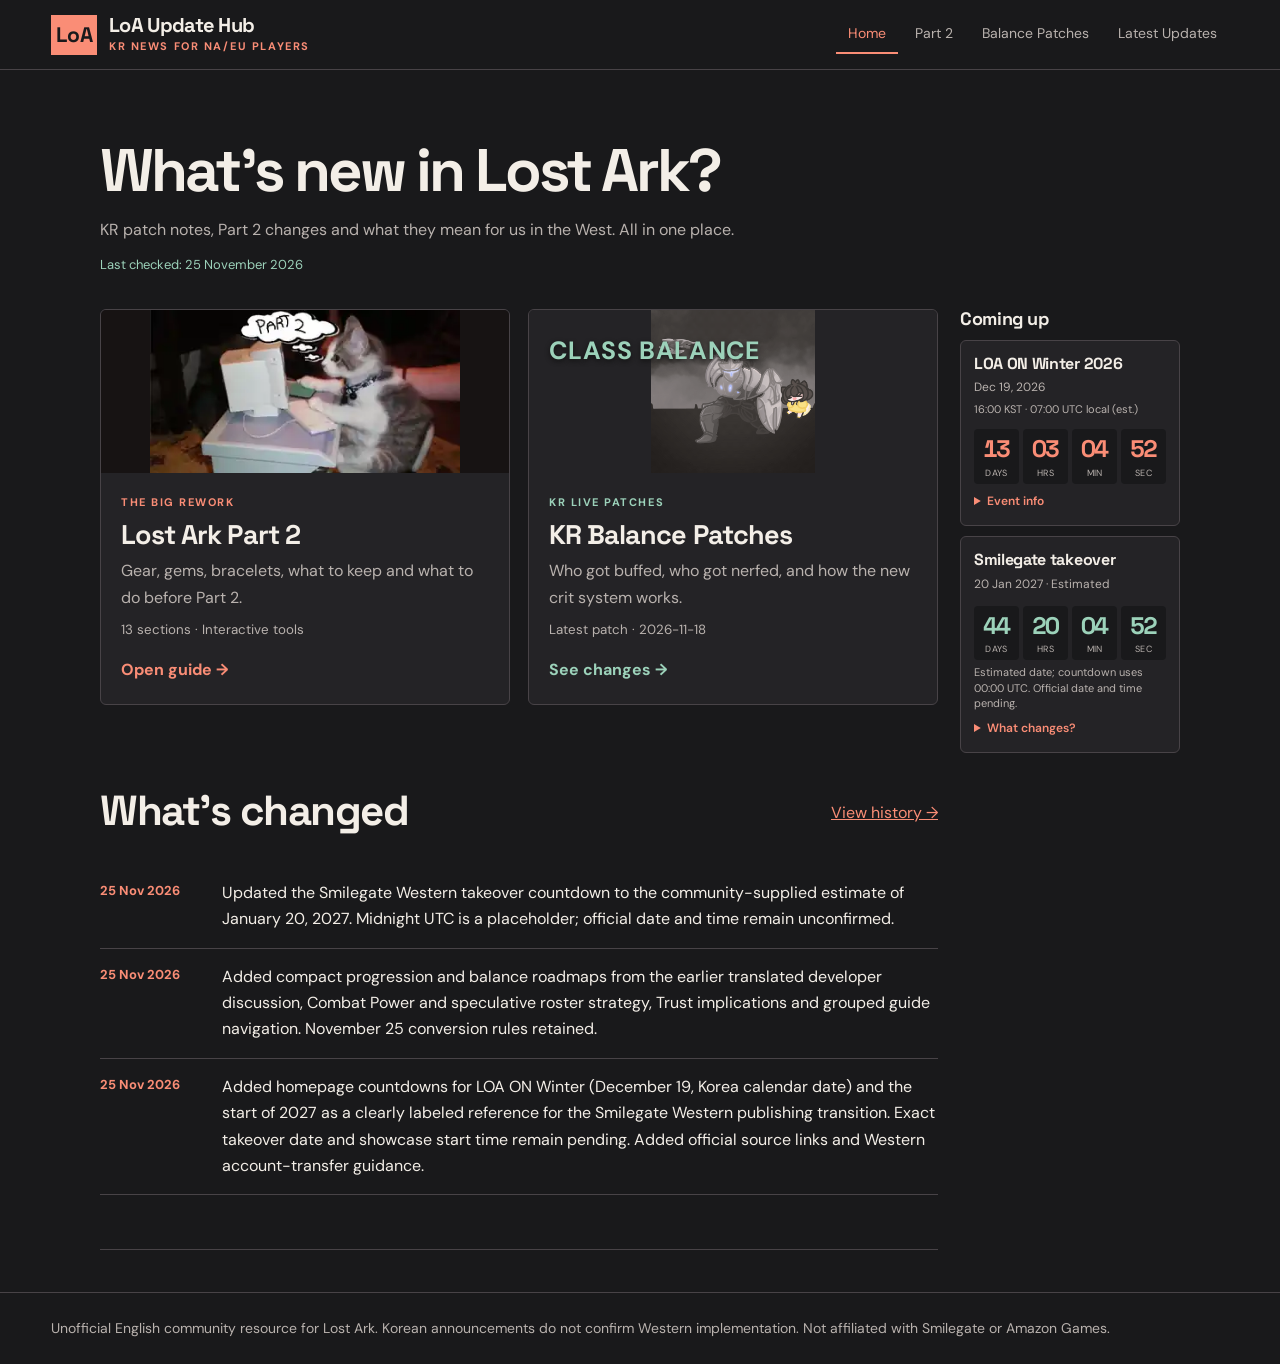
==== commit 942ffa18: "Refresh calculator script version" ====
--- a/index.html
+++ b/index.html
@@ -18,4 +18,4 @@
 .event-time{display:block;color:var(--muted);font-size:11px;margin-top:2px}.live-clock{display:grid;grid-template-columns:repeat(4,minmax(0,1fr));gap:4px;margin:11px 0 5px;align-items:stretch}.live-clock .time-cell{padding:6px 1px 5px;border-radius:4px;background:var(--bg);text-align:center;min-width:0}.live-clock strong{display:block;font-size:clamp(19px,2vw,24px);line-height:1.15;letter-spacing:-.05em;font-variant-numeric:tabular-nums}.live-clock span{display:block;font-size:9px;text-transform:uppercase;letter-spacing:.035em;margin-top:4px}.milestone .event-status[hidden]{display:none}
 </style></head><body data-page="home" data-root="./"><header><div class="mast hub-mast"><a class="hub-brand" href="./"><div class="mark" aria-hidden="true">LoA</div><div><div class="brand">LoA Update Hub</div><div class="eyebrow">KR news for NA/EU players</div></div></a><nav class="hub-nav" aria-label="Main navigation"><a href="./" aria-current="page">Home</a><a href="./part-2/">Part 2</a><a href="./balance/">Balance Patches</a><a href="./updates/">Latest Updates</a></nav></div></header><main class="hub-main" id="top"><div class="hub-hero"><h1>What’s new in Lost Ark?</h1><p class="muted">KR patch notes, Part 2 changes and what they mean for us in the West. All in one place.</p><p class="review-line">Last checked: <span id="review-date">Loading…</span></p></div><div class="home-grid"><div class="home-content"><div class="hub-cards"><a class="hub-card" href="part-2/"><div style="aspect-ratio:600/240;width:100%;overflow:hidden;background:#171313"><img src="[data-uri]" alt="Cat using a computer, thinking about Part 2" style="display:block;width:100%;height:100%;object-fit:contain"></div><div class="hub-card-body"><div class="eyebrow">The big rework</div><h2>Lost Ark Part 2</h2><p>Gear, gems, bracelets, what to keep and what to do before Part 2.</p><small id="guide-count">13 sections · Interactive tools</small><span class="card-action">Open guide →</span></div></a><a class="hub-card balance-card" href="balance/"><div style="position:relative;width:100%;aspect-ratio:600/240;background:#242326;overflow:hidden"><img src="./aeromancer.gif?v=1" alt="Animated Aeromancer and armored knight" style="display:block;width:100%;height:100%;object-fit:contain"><span style="position:absolute;top:12%;left:5%;font-size:clamp(14px,2.3vw,25px);font-weight:700;letter-spacing:.025em;color:#9cd2ba;text-shadow:0 2px 5px #111">CLASS BALANCE</span></div><div class="hub-card-body"><div class="eyebrow">KR live patches</div><h2>KR Balance Patches</h2><p>Who got buffed, who got nerfed, and how the new crit system works.</p><small id="patch-date">Patch history · Class filters</small><span class="card-action">See changes →</span></div></a></div><section class="chapter" id="latest"><div class="update-head"><h2>What’s changed</h2><a href="updates/">View history →</a></div><div id="revisions"><p>Loading updates…</p></div></section></div><aside class="milestones" aria-labelledby="milestones-title"><h2 id="milestones-title">Coming up</h2><div class="milestone-grid">
 <article class="milestone"><h3>LOA ON Winter 2026</h3><p class="milestone-date"><time datetime="2026-12-19T16:00:00+09:00">Dec 19, 2026</time><span class="event-time" id="winter-local">16:00 KST (estimated)</span></p><div class="milestone-clock live-clock" id="winter-clock" data-target="2026-12-19T16:00:00+09:00" role="timer" aria-label="Time remaining"><div class="time-cell"><strong id="winter-d">--</strong><span>Days</span></div><div class="time-cell"><strong id="winter-h">--</strong><span>Hrs</span></div><div class="time-cell"><strong id="winter-m">--</strong><span>Min</span></div><div class="time-cell"><strong id="winter-s">--</strong><span>Sec</span></div></div><p id="winter-status" class="event-status" hidden></p><details><summary>Event info</summary><p>KINTEX, Ilsan, South Korea. The date is announced; the start time is an estimate based on prior winter events: 2021 at 14:00, 2022 at 15:00, 2023 and 2024 at 16:00, and 2025 at 18:00 (all KST). Using 16:00 KST for now. This is the showcase, not the Part 2 launch.</p><p class="event-source"><a href="https://newsroom.smilegate.com/bbs/board.php?bo_table=inpr&amp;wr_id=247">Smilegate newsroom ↗</a><a href="https://www.inven.co.kr/webzine/news/?news=323100&amp;site=lostark">Broadcast recap ↗</a><a href="https://www.inven.co.kr/board/lostark/4820/5282?iskin=lostark&amp;p=11">2023 event schedule ↗</a><a href="https://www.inven.co.kr/webzine/news/?news=300831">2024 event schedule ↗</a><a href="https://newsroom.smilegate.com/bbs/board.php?bo_table=news&amp;wr_id=2117">2025 official schedule ↗</a><a href="https://www.inven.co.kr/webzine/news/?news=278440">2022 event schedule ↗</a><a href="https://m.inven.co.kr/webzine/wznews.php?idx=266434&amp;l=142930&amp;p=26&amp;site=lostark">2021 event recap ↗</a></p></details></article>
-<article class="milestone milestone-west"><h3>Smilegate takeover</h3><p class="milestone-date">20 Jan 2027 · Estimated</p><div class="milestone-clock live-clock" id="west-clock" data-target="2027-01-20T00:00:00Z" role="timer" aria-label="Time remaining"><div class="time-cell"><strong id="west-d">--</strong><span>Days</span></div><div class="time-cell"><strong id="west-h">--</strong><span>Hrs</span></div><div class="time-cell"><strong id="west-m">--</strong><span>Min</span></div><div class="time-cell"><strong id="west-s">--</strong><span>Sec</span></div></div><p id="west-status" class="event-status" hidden></p><p class="event-status">Estimated date; countdown uses 00:00 UTC. Official date and time pending.</p><details><summary>What changes?</summary><p>Smilegate takes over from Amazon Games. The game continues, with plans to gradually close the KR–West update gap.</p><ul><li>Steam accounts, characters, inventory, progression, entitlements and wallet balances carry over for players who did not opt out.</li><li>First login requires linking Steam and accepting Smilegate's Terms of Service.</li><li>Claim wanted mail attachments before maintenance; mail text and chat history do not transfer.</li><li>Lost Ark Support lists November 10, 2026 as the opt-out deadline.</li></ul><p class="event-source"><a href="https://www.playlostark.com/en-us/news/articles/lost-ark-in-the-west">AGS announcement ↗</a><a href="https://store.onstove.com/newadventure">Smilegate letter ↗</a><a href="https://help.playlostark.com/hc/en-us/articles/53804334641307-Data-Transfer-Opt-Out-Opt-Out-Period-Closed">Opt-out info ↗</a></p></details></article></div></aside></div></main><footer class="hub-footer">Unofficial English community resource for Lost Ark. Korean announcements do not confirm Western implementation. Not affiliated with Smilegate or Amazon Games.</footer><script defer src="./app.js?v=68f230928d5c"></script><script>(function(){const ids=['winter','west'];const target=id=>Date.parse(document.getElementById(id+'-clock').dataset.target);const parts=(end,now)=>{const seconds=Math.max(0,Math.ceil((end-now)/1000));return [Math.floor(seconds/86400),Math.floor(seconds%86400/3600),Math.floor(seconds%3600/60),seconds%60]};const pad=n=>String(n).padStart(2,'0');const date=new Date(target('winter'));const fmt=new Intl.DateTimeFormat(undefined,{hour:'2-digit',minute:'2-digit',timeZoneName:'short',hourCycle:'h23'});const local=document.getElementById('winter-local');local.textContent='16:00 KST · '+fmt.format(date)+' local (est.)';local.title=new Intl.DateTimeFormat(undefined,{dateStyle:'full',timeStyle:'short'}).format(date)+' · estimated start';function update(){const now=Date.now();ids.forEach(id=>{const end=target(id),values=parts(end,now);['d','h','m','s'].forEach((unit,i)=>{const el=document.getElementById(id+'-'+unit);const value=pad(values[i]);if(el.textContent!==value)el.textContent=value});const status=document.getElementById(id+'-status');status.hidden=now<end;if(!status.hidden)status.textContent=id==='winter'?'Estimated start time reached; check the official schedule.':'Estimated takeover date reached; check official announcements.'})}update();setInterval(update,1000);document.addEventListener('visibilitychange',update)})();</script></body></html>+<article class="milestone milestone-west"><h3>Smilegate takeover</h3><p class="milestone-date">20 Jan 2027 · Estimated</p><div class="milestone-clock live-clock" id="west-clock" data-target="2027-01-20T00:00:00Z" role="timer" aria-label="Time remaining"><div class="time-cell"><strong id="west-d">--</strong><span>Days</span></div><div class="time-cell"><strong id="west-h">--</strong><span>Hrs</span></div><div class="time-cell"><strong id="west-m">--</strong><span>Min</span></div><div class="time-cell"><strong id="west-s">--</strong><span>Sec</span></div></div><p id="west-status" class="event-status" hidden></p><p class="event-status">Estimated date; countdown uses 00:00 UTC. Official date and time pending.</p><details><summary>What changes?</summary><p>Smilegate takes over from Amazon Games. The game continues, with plans to gradually close the KR–West update gap.</p><ul><li>Steam accounts, characters, inventory, progression, entitlements and wallet balances carry over for players who did not opt out.</li><li>First login requires linking Steam and accepting Smilegate's Terms of Service.</li><li>Claim wanted mail attachments before maintenance; mail text and chat history do not transfer.</li><li>Lost Ark Support lists November 10, 2026 as the opt-out deadline.</li></ul><p class="event-source"><a href="https://www.playlostark.com/en-us/news/articles/lost-ark-in-the-west">AGS announcement ↗</a><a href="https://store.onstove.com/newadventure">Smilegate letter ↗</a><a href="https://help.playlostark.com/hc/en-us/articles/53804334641307-Data-Transfer-Opt-Out-Opt-Out-Period-Closed">Opt-out info ↗</a></p></details></article></div></aside></div></main><footer class="hub-footer">Unofficial English community resource for Lost Ark. Korean announcements do not confirm Western implementation. Not affiliated with Smilegate or Amazon Games.</footer><script defer src="./app.js?v=2a31038877f9"></script><script>(function(){const ids=['winter','west'];const target=id=>Date.parse(document.getElementById(id+'-clock').dataset.target);const parts=(end,now)=>{const seconds=Math.max(0,Math.ceil((end-now)/1000));return [Math.floor(seconds/86400),Math.floor(seconds%86400/3600),Math.floor(seconds%3600/60),seconds%60]};const pad=n=>String(n).padStart(2,'0');const date=new Date(target('winter'));const fmt=new Intl.DateTimeFormat(undefined,{hour:'2-digit',minute:'2-digit',timeZoneName:'short',hourCycle:'h23'});const local=document.getElementById('winter-local');local.textContent='16:00 KST · '+fmt.format(date)+' local (est.)';local.title=new Intl.DateTimeFormat(undefined,{dateStyle:'full',timeStyle:'short'}).format(date)+' · estimated start';function update(){const now=Date.now();ids.forEach(id=>{const end=target(id),values=parts(end,now);['d','h','m','s'].forEach((unit,i)=>{const el=document.getElementById(id+'-'+unit);const value=pad(values[i]);if(el.textContent!==value)el.textContent=value});const status=document.getElementById(id+'-status');status.hidden=now<end;if(!status.hidden)status.textContent=id==='winter'?'Estimated start time reached; check the official schedule.':'Estimated takeover date reached; check official announcements.'})}update();setInterval(update,1000);document.addEventListener('visibilitychange',update)})();</script></body></html>
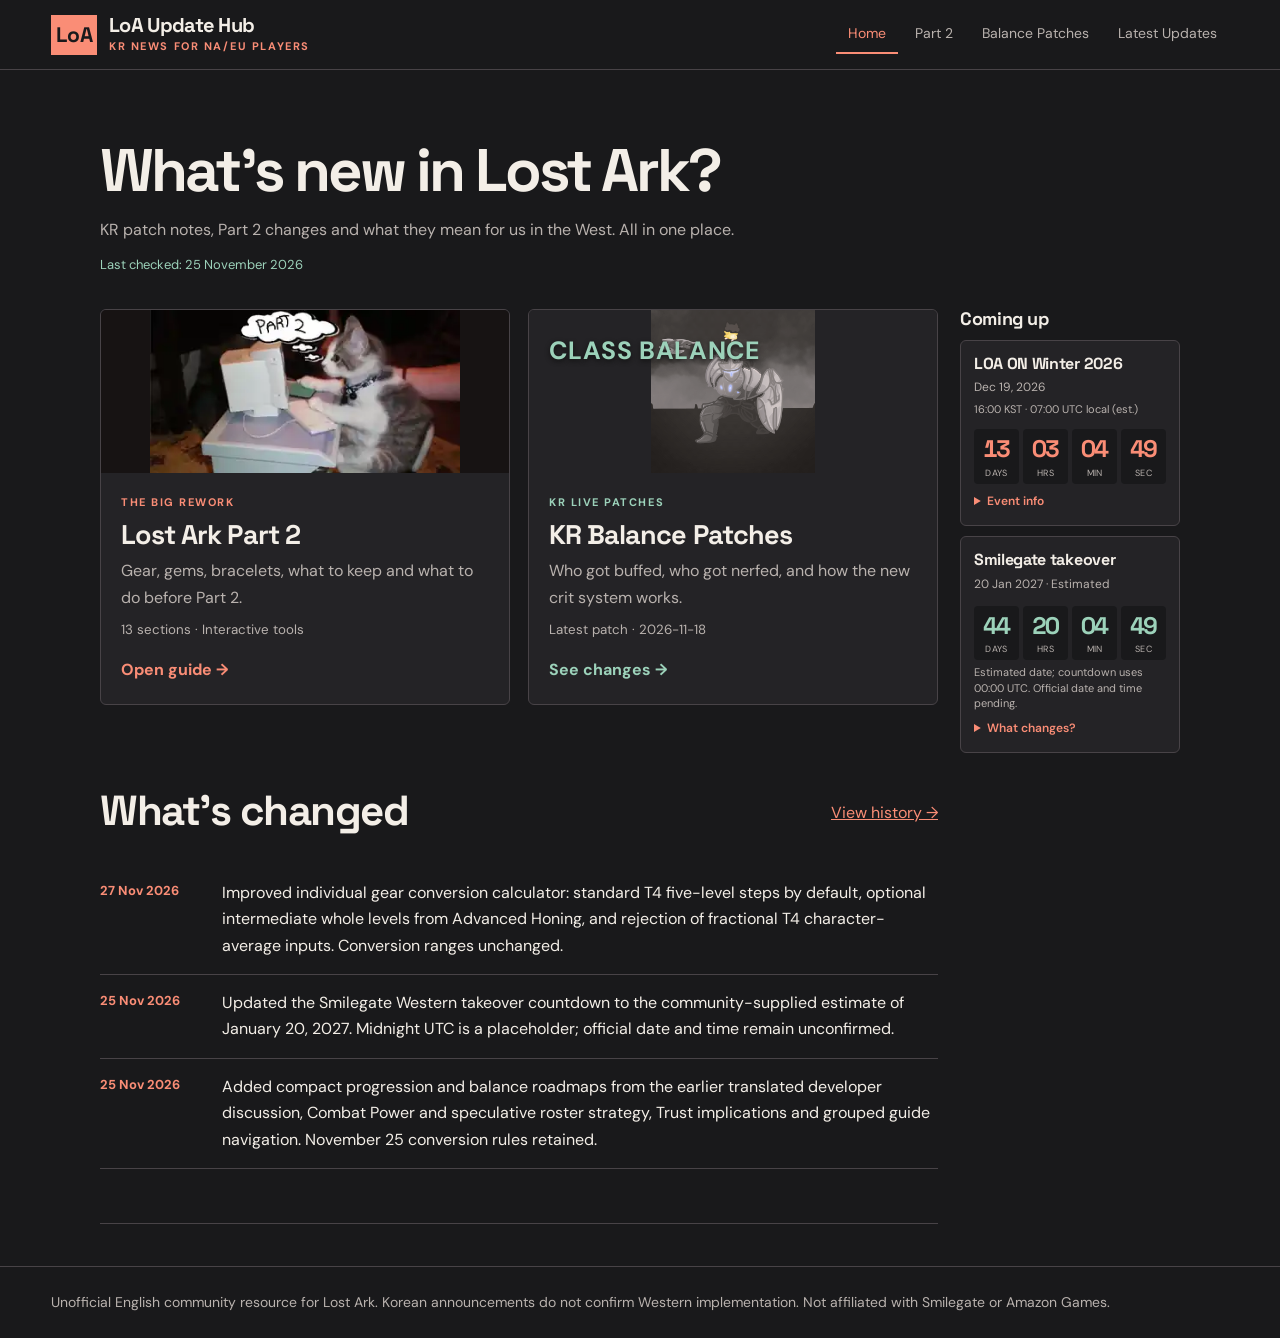
==== commit f684156a: "Update shared script version for compact conversion tables" ====
--- a/index.html
+++ b/index.html
@@ -18,4 +18,4 @@
 .event-time{display:block;color:var(--muted);font-size:11px;margin-top:2px}.live-clock{display:grid;grid-template-columns:repeat(4,minmax(0,1fr));gap:4px;margin:11px 0 5px;align-items:stretch}.live-clock .time-cell{padding:6px 1px 5px;border-radius:4px;background:var(--bg);text-align:center;min-width:0}.live-clock strong{display:block;font-size:clamp(19px,2vw,24px);line-height:1.15;letter-spacing:-.05em;font-variant-numeric:tabular-nums}.live-clock span{display:block;font-size:9px;text-transform:uppercase;letter-spacing:.035em;margin-top:4px}.milestone .event-status[hidden]{display:none}
 </style></head><body data-page="home" data-root="./"><header><div class="mast hub-mast"><a class="hub-brand" href="./"><div class="mark" aria-hidden="true">LoA</div><div><div class="brand">LoA Update Hub</div><div class="eyebrow">KR news for NA/EU players</div></div></a><nav class="hub-nav" aria-label="Main navigation"><a href="./" aria-current="page">Home</a><a href="./part-2/">Part 2</a><a href="./balance/">Balance Patches</a><a href="./updates/">Latest Updates</a></nav></div></header><main class="hub-main" id="top"><div class="hub-hero"><h1>What’s new in Lost Ark?</h1><p class="muted">KR patch notes, Part 2 changes and what they mean for us in the West. All in one place.</p><p class="review-line">Last checked: <span id="review-date">Loading…</span></p></div><div class="home-grid"><div class="home-content"><div class="hub-cards"><a class="hub-card" href="part-2/"><div style="aspect-ratio:600/240;width:100%;overflow:hidden;background:#171313"><img src="[data-uri]" alt="Cat using a computer, thinking about Part 2" style="display:block;width:100%;height:100%;object-fit:contain"></div><div class="hub-card-body"><div class="eyebrow">The big rework</div><h2>Lost Ark Part 2</h2><p>Gear, gems, bracelets, what to keep and what to do before Part 2.</p><small id="guide-count">13 sections · Interactive tools</small><span class="card-action">Open guide →</span></div></a><a class="hub-card balance-card" href="balance/"><div style="position:relative;width:100%;aspect-ratio:600/240;background:#242326;overflow:hidden"><img src="./aeromancer.gif?v=1" alt="Animated Aeromancer and armored knight" style="display:block;width:100%;height:100%;object-fit:contain"><span style="position:absolute;top:12%;left:5%;font-size:clamp(14px,2.3vw,25px);font-weight:700;letter-spacing:.025em;color:#9cd2ba;text-shadow:0 2px 5px #111">CLASS BALANCE</span></div><div class="hub-card-body"><div class="eyebrow">KR live patches</div><h2>KR Balance Patches</h2><p>Who got buffed, who got nerfed, and how the new crit system works.</p><small id="patch-date">Patch history · Class filters</small><span class="card-action">See changes →</span></div></a></div><section class="chapter" id="latest"><div class="update-head"><h2>What’s changed</h2><a href="updates/">View history →</a></div><div id="revisions"><p>Loading updates…</p></div></section></div><aside class="milestones" aria-labelledby="milestones-title"><h2 id="milestones-title">Coming up</h2><div class="milestone-grid">
 <article class="milestone"><h3>LOA ON Winter 2026</h3><p class="milestone-date"><time datetime="2026-12-19T16:00:00+09:00">Dec 19, 2026</time><span class="event-time" id="winter-local">16:00 KST (estimated)</span></p><div class="milestone-clock live-clock" id="winter-clock" data-target="2026-12-19T16:00:00+09:00" role="timer" aria-label="Time remaining"><div class="time-cell"><strong id="winter-d">--</strong><span>Days</span></div><div class="time-cell"><strong id="winter-h">--</strong><span>Hrs</span></div><div class="time-cell"><strong id="winter-m">--</strong><span>Min</span></div><div class="time-cell"><strong id="winter-s">--</strong><span>Sec</span></div></div><p id="winter-status" class="event-status" hidden></p><details><summary>Event info</summary><p>KINTEX, Ilsan, South Korea. The date is announced; the start time is an estimate based on prior winter events: 2021 at 14:00, 2022 at 15:00, 2023 and 2024 at 16:00, and 2025 at 18:00 (all KST). Using 16:00 KST for now. This is the showcase, not the Part 2 launch.</p><p class="event-source"><a href="https://newsroom.smilegate.com/bbs/board.php?bo_table=inpr&amp;wr_id=247">Smilegate newsroom ↗</a><a href="https://www.inven.co.kr/webzine/news/?news=323100&amp;site=lostark">Broadcast recap ↗</a><a href="https://www.inven.co.kr/board/lostark/4820/5282?iskin=lostark&amp;p=11">2023 event schedule ↗</a><a href="https://www.inven.co.kr/webzine/news/?news=300831">2024 event schedule ↗</a><a href="https://newsroom.smilegate.com/bbs/board.php?bo_table=news&amp;wr_id=2117">2025 official schedule ↗</a><a href="https://www.inven.co.kr/webzine/news/?news=278440">2022 event schedule ↗</a><a href="https://m.inven.co.kr/webzine/wznews.php?idx=266434&amp;l=142930&amp;p=26&amp;site=lostark">2021 event recap ↗</a></p></details></article>
-<article class="milestone milestone-west"><h3>Smilegate takeover</h3><p class="milestone-date">20 Jan 2027 · Estimated</p><div class="milestone-clock live-clock" id="west-clock" data-target="2027-01-20T00:00:00Z" role="timer" aria-label="Time remaining"><div class="time-cell"><strong id="west-d">--</strong><span>Days</span></div><div class="time-cell"><strong id="west-h">--</strong><span>Hrs</span></div><div class="time-cell"><strong id="west-m">--</strong><span>Min</span></div><div class="time-cell"><strong id="west-s">--</strong><span>Sec</span></div></div><p id="west-status" class="event-status" hidden></p><p class="event-status">Estimated date; countdown uses 00:00 UTC. Official date and time pending.</p><details><summary>What changes?</summary><p>Smilegate takes over from Amazon Games. The game continues, with plans to gradually close the KR–West update gap.</p><ul><li>Steam accounts, characters, inventory, progression, entitlements and wallet balances carry over for players who did not opt out.</li><li>First login requires linking Steam and accepting Smilegate's Terms of Service.</li><li>Claim wanted mail attachments before maintenance; mail text and chat history do not transfer.</li><li>Lost Ark Support lists November 10, 2026 as the opt-out deadline.</li></ul><p class="event-source"><a href="https://www.playlostark.com/en-us/news/articles/lost-ark-in-the-west">AGS announcement ↗</a><a href="https://store.onstove.com/newadventure">Smilegate letter ↗</a><a href="https://help.playlostark.com/hc/en-us/articles/53804334641307-Data-Transfer-Opt-Out-Opt-Out-Period-Closed">Opt-out info ↗</a></p></details></article></div></aside></div></main><footer class="hub-footer">Unofficial English community resource for Lost Ark. Korean announcements do not confirm Western implementation. Not affiliated with Smilegate or Amazon Games.</footer><script defer src="./app.js?v=2a31038877f9"></script><script>(function(){const ids=['winter','west'];const target=id=>Date.parse(document.getElementById(id+'-clock').dataset.target);const parts=(end,now)=>{const seconds=Math.max(0,Math.ceil((end-now)/1000));return [Math.floor(seconds/86400),Math.floor(seconds%86400/3600),Math.floor(seconds%3600/60),seconds%60]};const pad=n=>String(n).padStart(2,'0');const date=new Date(target('winter'));const fmt=new Intl.DateTimeFormat(undefined,{hour:'2-digit',minute:'2-digit',timeZoneName:'short',hourCycle:'h23'});const local=document.getElementById('winter-local');local.textContent='16:00 KST · '+fmt.format(date)+' local (est.)';local.title=new Intl.DateTimeFormat(undefined,{dateStyle:'full',timeStyle:'short'}).format(date)+' · estimated start';function update(){const now=Date.now();ids.forEach(id=>{const end=target(id),values=parts(end,now);['d','h','m','s'].forEach((unit,i)=>{const el=document.getElementById(id+'-'+unit);const value=pad(values[i]);if(el.textContent!==value)el.textContent=value});const status=document.getElementById(id+'-status');status.hidden=now<end;if(!status.hidden)status.textContent=id==='winter'?'Estimated start time reached; check the official schedule.':'Estimated takeover date reached; check official announcements.'})}update();setInterval(update,1000);document.addEventListener('visibilitychange',update)})();</script></body></html>+<article class="milestone milestone-west"><h3>Smilegate takeover</h3><p class="milestone-date">20 Jan 2027 · Estimated</p><div class="milestone-clock live-clock" id="west-clock" data-target="2027-01-20T00:00:00Z" role="timer" aria-label="Time remaining"><div class="time-cell"><strong id="west-d">--</strong><span>Days</span></div><div class="time-cell"><strong id="west-h">--</strong><span>Hrs</span></div><div class="time-cell"><strong id="west-m">--</strong><span>Min</span></div><div class="time-cell"><strong id="west-s">--</strong><span>Sec</span></div></div><p id="west-status" class="event-status" hidden></p><p class="event-status">Estimated date; countdown uses 00:00 UTC. Official date and time pending.</p><details><summary>What changes?</summary><p>Smilegate takes over from Amazon Games. The game continues, with plans to gradually close the KR–West update gap.</p><ul><li>Steam accounts, characters, inventory, progression, entitlements and wallet balances carry over for players who did not opt out.</li><li>First login requires linking Steam and accepting Smilegate's Terms of Service.</li><li>Claim wanted mail attachments before maintenance; mail text and chat history do not transfer.</li><li>Lost Ark Support lists November 10, 2026 as the opt-out deadline.</li></ul><p class="event-source"><a href="https://www.playlostark.com/en-us/news/articles/lost-ark-in-the-west">AGS announcement ↗</a><a href="https://store.onstove.com/newadventure">Smilegate letter ↗</a><a href="https://help.playlostark.com/hc/en-us/articles/53804334641307-Data-Transfer-Opt-Out-Opt-Out-Period-Closed">Opt-out info ↗</a></p></details></article></div></aside></div></main><footer class="hub-footer">Unofficial English community resource for Lost Ark. Korean announcements do not confirm Western implementation. Not affiliated with Smilegate or Amazon Games.</footer><script defer src="./app.js?v=fad74e0e0e05"></script><script>(function(){const ids=['winter','west'];const target=id=>Date.parse(document.getElementById(id+'-clock').dataset.target);const parts=(end,now)=>{const seconds=Math.max(0,Math.ceil((end-now)/1000));return [Math.floor(seconds/86400),Math.floor(seconds%86400/3600),Math.floor(seconds%3600/60),seconds%60]};const pad=n=>String(n).padStart(2,'0');const date=new Date(target('winter'));const fmt=new Intl.DateTimeFormat(undefined,{hour:'2-digit',minute:'2-digit',timeZoneName:'short',hourCycle:'h23'});const local=document.getElementById('winter-local');local.textContent='16:00 KST · '+fmt.format(date)+' local (est.)';local.title=new Intl.DateTimeFormat(undefined,{dateStyle:'full',timeStyle:'short'}).format(date)+' · estimated start';function update(){const now=Date.now();ids.forEach(id=>{const end=target(id),values=parts(end,now);['d','h','m','s'].forEach((unit,i)=>{const el=document.getElementById(id+'-'+unit);const value=pad(values[i]);if(el.textContent!==value)el.textContent=value});const status=document.getElementById(id+'-status');status.hidden=now<end;if(!status.hidden)status.textContent=id==='winter'?'Estimated start time reached; check the official schedule.':'Estimated takeover date reached; check official announcements.'})}update();setInterval(update,1000);document.addEventListener('visibilitychange',update)})();</script></body></html>
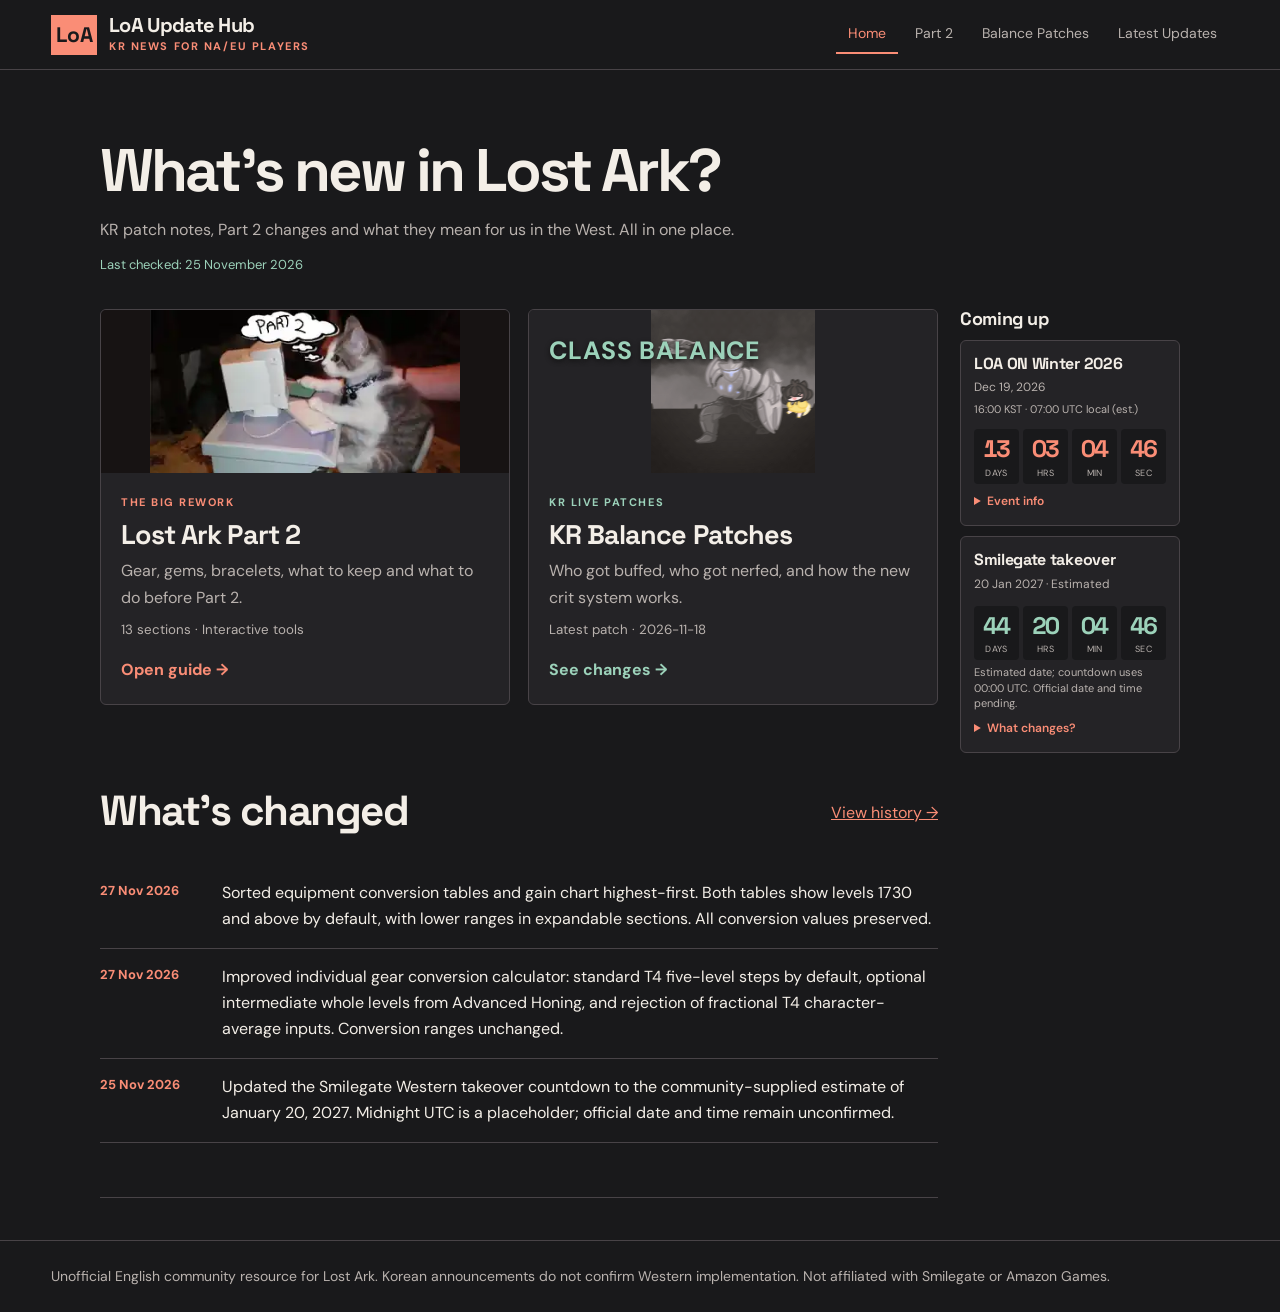
==== commit beaee784: "Update shared script version for conversion chart placement" ====
--- a/index.html
+++ b/index.html
@@ -18,4 +18,4 @@
 .event-time{display:block;color:var(--muted);font-size:11px;margin-top:2px}.live-clock{display:grid;grid-template-columns:repeat(4,minmax(0,1fr));gap:4px;margin:11px 0 5px;align-items:stretch}.live-clock .time-cell{padding:6px 1px 5px;border-radius:4px;background:var(--bg);text-align:center;min-width:0}.live-clock strong{display:block;font-size:clamp(19px,2vw,24px);line-height:1.15;letter-spacing:-.05em;font-variant-numeric:tabular-nums}.live-clock span{display:block;font-size:9px;text-transform:uppercase;letter-spacing:.035em;margin-top:4px}.milestone .event-status[hidden]{display:none}
 </style></head><body data-page="home" data-root="./"><header><div class="mast hub-mast"><a class="hub-brand" href="./"><div class="mark" aria-hidden="true">LoA</div><div><div class="brand">LoA Update Hub</div><div class="eyebrow">KR news for NA/EU players</div></div></a><nav class="hub-nav" aria-label="Main navigation"><a href="./" aria-current="page">Home</a><a href="./part-2/">Part 2</a><a href="./balance/">Balance Patches</a><a href="./updates/">Latest Updates</a></nav></div></header><main class="hub-main" id="top"><div class="hub-hero"><h1>What’s new in Lost Ark?</h1><p class="muted">KR patch notes, Part 2 changes and what they mean for us in the West. All in one place.</p><p class="review-line">Last checked: <span id="review-date">Loading…</span></p></div><div class="home-grid"><div class="home-content"><div class="hub-cards"><a class="hub-card" href="part-2/"><div style="aspect-ratio:600/240;width:100%;overflow:hidden;background:#171313"><img src="[data-uri]" alt="Cat using a computer, thinking about Part 2" style="display:block;width:100%;height:100%;object-fit:contain"></div><div class="hub-card-body"><div class="eyebrow">The big rework</div><h2>Lost Ark Part 2</h2><p>Gear, gems, bracelets, what to keep and what to do before Part 2.</p><small id="guide-count">13 sections · Interactive tools</small><span class="card-action">Open guide →</span></div></a><a class="hub-card balance-card" href="balance/"><div style="position:relative;width:100%;aspect-ratio:600/240;background:#242326;overflow:hidden"><img src="./aeromancer.gif?v=1" alt="Animated Aeromancer and armored knight" style="display:block;width:100%;height:100%;object-fit:contain"><span style="position:absolute;top:12%;left:5%;font-size:clamp(14px,2.3vw,25px);font-weight:700;letter-spacing:.025em;color:#9cd2ba;text-shadow:0 2px 5px #111">CLASS BALANCE</span></div><div class="hub-card-body"><div class="eyebrow">KR live patches</div><h2>KR Balance Patches</h2><p>Who got buffed, who got nerfed, and how the new crit system works.</p><small id="patch-date">Patch history · Class filters</small><span class="card-action">See changes →</span></div></a></div><section class="chapter" id="latest"><div class="update-head"><h2>What’s changed</h2><a href="updates/">View history →</a></div><div id="revisions"><p>Loading updates…</p></div></section></div><aside class="milestones" aria-labelledby="milestones-title"><h2 id="milestones-title">Coming up</h2><div class="milestone-grid">
 <article class="milestone"><h3>LOA ON Winter 2026</h3><p class="milestone-date"><time datetime="2026-12-19T16:00:00+09:00">Dec 19, 2026</time><span class="event-time" id="winter-local">16:00 KST (estimated)</span></p><div class="milestone-clock live-clock" id="winter-clock" data-target="2026-12-19T16:00:00+09:00" role="timer" aria-label="Time remaining"><div class="time-cell"><strong id="winter-d">--</strong><span>Days</span></div><div class="time-cell"><strong id="winter-h">--</strong><span>Hrs</span></div><div class="time-cell"><strong id="winter-m">--</strong><span>Min</span></div><div class="time-cell"><strong id="winter-s">--</strong><span>Sec</span></div></div><p id="winter-status" class="event-status" hidden></p><details><summary>Event info</summary><p>KINTEX, Ilsan, South Korea. The date is announced; the start time is an estimate based on prior winter events: 2021 at 14:00, 2022 at 15:00, 2023 and 2024 at 16:00, and 2025 at 18:00 (all KST). Using 16:00 KST for now. This is the showcase, not the Part 2 launch.</p><p class="event-source"><a href="https://newsroom.smilegate.com/bbs/board.php?bo_table=inpr&amp;wr_id=247">Smilegate newsroom ↗</a><a href="https://www.inven.co.kr/webzine/news/?news=323100&amp;site=lostark">Broadcast recap ↗</a><a href="https://www.inven.co.kr/board/lostark/4820/5282?iskin=lostark&amp;p=11">2023 event schedule ↗</a><a href="https://www.inven.co.kr/webzine/news/?news=300831">2024 event schedule ↗</a><a href="https://newsroom.smilegate.com/bbs/board.php?bo_table=news&amp;wr_id=2117">2025 official schedule ↗</a><a href="https://www.inven.co.kr/webzine/news/?news=278440">2022 event schedule ↗</a><a href="https://m.inven.co.kr/webzine/wznews.php?idx=266434&amp;l=142930&amp;p=26&amp;site=lostark">2021 event recap ↗</a></p></details></article>
-<article class="milestone milestone-west"><h3>Smilegate takeover</h3><p class="milestone-date">20 Jan 2027 · Estimated</p><div class="milestone-clock live-clock" id="west-clock" data-target="2027-01-20T00:00:00Z" role="timer" aria-label="Time remaining"><div class="time-cell"><strong id="west-d">--</strong><span>Days</span></div><div class="time-cell"><strong id="west-h">--</strong><span>Hrs</span></div><div class="time-cell"><strong id="west-m">--</strong><span>Min</span></div><div class="time-cell"><strong id="west-s">--</strong><span>Sec</span></div></div><p id="west-status" class="event-status" hidden></p><p class="event-status">Estimated date; countdown uses 00:00 UTC. Official date and time pending.</p><details><summary>What changes?</summary><p>Smilegate takes over from Amazon Games. The game continues, with plans to gradually close the KR–West update gap.</p><ul><li>Steam accounts, characters, inventory, progression, entitlements and wallet balances carry over for players who did not opt out.</li><li>First login requires linking Steam and accepting Smilegate's Terms of Service.</li><li>Claim wanted mail attachments before maintenance; mail text and chat history do not transfer.</li><li>Lost Ark Support lists November 10, 2026 as the opt-out deadline.</li></ul><p class="event-source"><a href="https://www.playlostark.com/en-us/news/articles/lost-ark-in-the-west">AGS announcement ↗</a><a href="https://store.onstove.com/newadventure">Smilegate letter ↗</a><a href="https://help.playlostark.com/hc/en-us/articles/53804334641307-Data-Transfer-Opt-Out-Opt-Out-Period-Closed">Opt-out info ↗</a></p></details></article></div></aside></div></main><footer class="hub-footer">Unofficial English community resource for Lost Ark. Korean announcements do not confirm Western implementation. Not affiliated with Smilegate or Amazon Games.</footer><script defer src="./app.js?v=fad74e0e0e05"></script><script>(function(){const ids=['winter','west'];const target=id=>Date.parse(document.getElementById(id+'-clock').dataset.target);const parts=(end,now)=>{const seconds=Math.max(0,Math.ceil((end-now)/1000));return [Math.floor(seconds/86400),Math.floor(seconds%86400/3600),Math.floor(seconds%3600/60),seconds%60]};const pad=n=>String(n).padStart(2,'0');const date=new Date(target('winter'));const fmt=new Intl.DateTimeFormat(undefined,{hour:'2-digit',minute:'2-digit',timeZoneName:'short',hourCycle:'h23'});const local=document.getElementById('winter-local');local.textContent='16:00 KST · '+fmt.format(date)+' local (est.)';local.title=new Intl.DateTimeFormat(undefined,{dateStyle:'full',timeStyle:'short'}).format(date)+' · estimated start';function update(){const now=Date.now();ids.forEach(id=>{const end=target(id),values=parts(end,now);['d','h','m','s'].forEach((unit,i)=>{const el=document.getElementById(id+'-'+unit);const value=pad(values[i]);if(el.textContent!==value)el.textContent=value});const status=document.getElementById(id+'-status');status.hidden=now<end;if(!status.hidden)status.textContent=id==='winter'?'Estimated start time reached; check the official schedule.':'Estimated takeover date reached; check official announcements.'})}update();setInterval(update,1000);document.addEventListener('visibilitychange',update)})();</script></body></html>+<article class="milestone milestone-west"><h3>Smilegate takeover</h3><p class="milestone-date">20 Jan 2027 · Estimated</p><div class="milestone-clock live-clock" id="west-clock" data-target="2027-01-20T00:00:00Z" role="timer" aria-label="Time remaining"><div class="time-cell"><strong id="west-d">--</strong><span>Days</span></div><div class="time-cell"><strong id="west-h">--</strong><span>Hrs</span></div><div class="time-cell"><strong id="west-m">--</strong><span>Min</span></div><div class="time-cell"><strong id="west-s">--</strong><span>Sec</span></div></div><p id="west-status" class="event-status" hidden></p><p class="event-status">Estimated date; countdown uses 00:00 UTC. Official date and time pending.</p><details><summary>What changes?</summary><p>Smilegate takes over from Amazon Games. The game continues, with plans to gradually close the KR–West update gap.</p><ul><li>Steam accounts, characters, inventory, progression, entitlements and wallet balances carry over for players who did not opt out.</li><li>First login requires linking Steam and accepting Smilegate's Terms of Service.</li><li>Claim wanted mail attachments before maintenance; mail text and chat history do not transfer.</li><li>Lost Ark Support lists November 10, 2026 as the opt-out deadline.</li></ul><p class="event-source"><a href="https://www.playlostark.com/en-us/news/articles/lost-ark-in-the-west">AGS announcement ↗</a><a href="https://store.onstove.com/newadventure">Smilegate letter ↗</a><a href="https://help.playlostark.com/hc/en-us/articles/53804334641307-Data-Transfer-Opt-Out-Opt-Out-Period-Closed">Opt-out info ↗</a></p></details></article></div></aside></div></main><footer class="hub-footer">Unofficial English community resource for Lost Ark. Korean announcements do not confirm Western implementation. Not affiliated with Smilegate or Amazon Games.</footer><script defer src="./app.js?v=a0fa0878231a"></script><script>(function(){const ids=['winter','west'];const target=id=>Date.parse(document.getElementById(id+'-clock').dataset.target);const parts=(end,now)=>{const seconds=Math.max(0,Math.ceil((end-now)/1000));return [Math.floor(seconds/86400),Math.floor(seconds%86400/3600),Math.floor(seconds%3600/60),seconds%60]};const pad=n=>String(n).padStart(2,'0');const date=new Date(target('winter'));const fmt=new Intl.DateTimeFormat(undefined,{hour:'2-digit',minute:'2-digit',timeZoneName:'short',hourCycle:'h23'});const local=document.getElementById('winter-local');local.textContent='16:00 KST · '+fmt.format(date)+' local (est.)';local.title=new Intl.DateTimeFormat(undefined,{dateStyle:'full',timeStyle:'short'}).format(date)+' · estimated start';function update(){const now=Date.now();ids.forEach(id=>{const end=target(id),values=parts(end,now);['d','h','m','s'].forEach((unit,i)=>{const el=document.getElementById(id+'-'+unit);const value=pad(values[i]);if(el.textContent!==value)el.textContent=value});const status=document.getElementById(id+'-status');status.hidden=now<end;if(!status.hidden)status.textContent=id==='winter'?'Estimated start time reached; check the official schedule.':'Estimated takeover date reached; check official announcements.'})}update();setInterval(update,1000);document.addEventListener('visibilitychange',update)})();</script></body></html>
